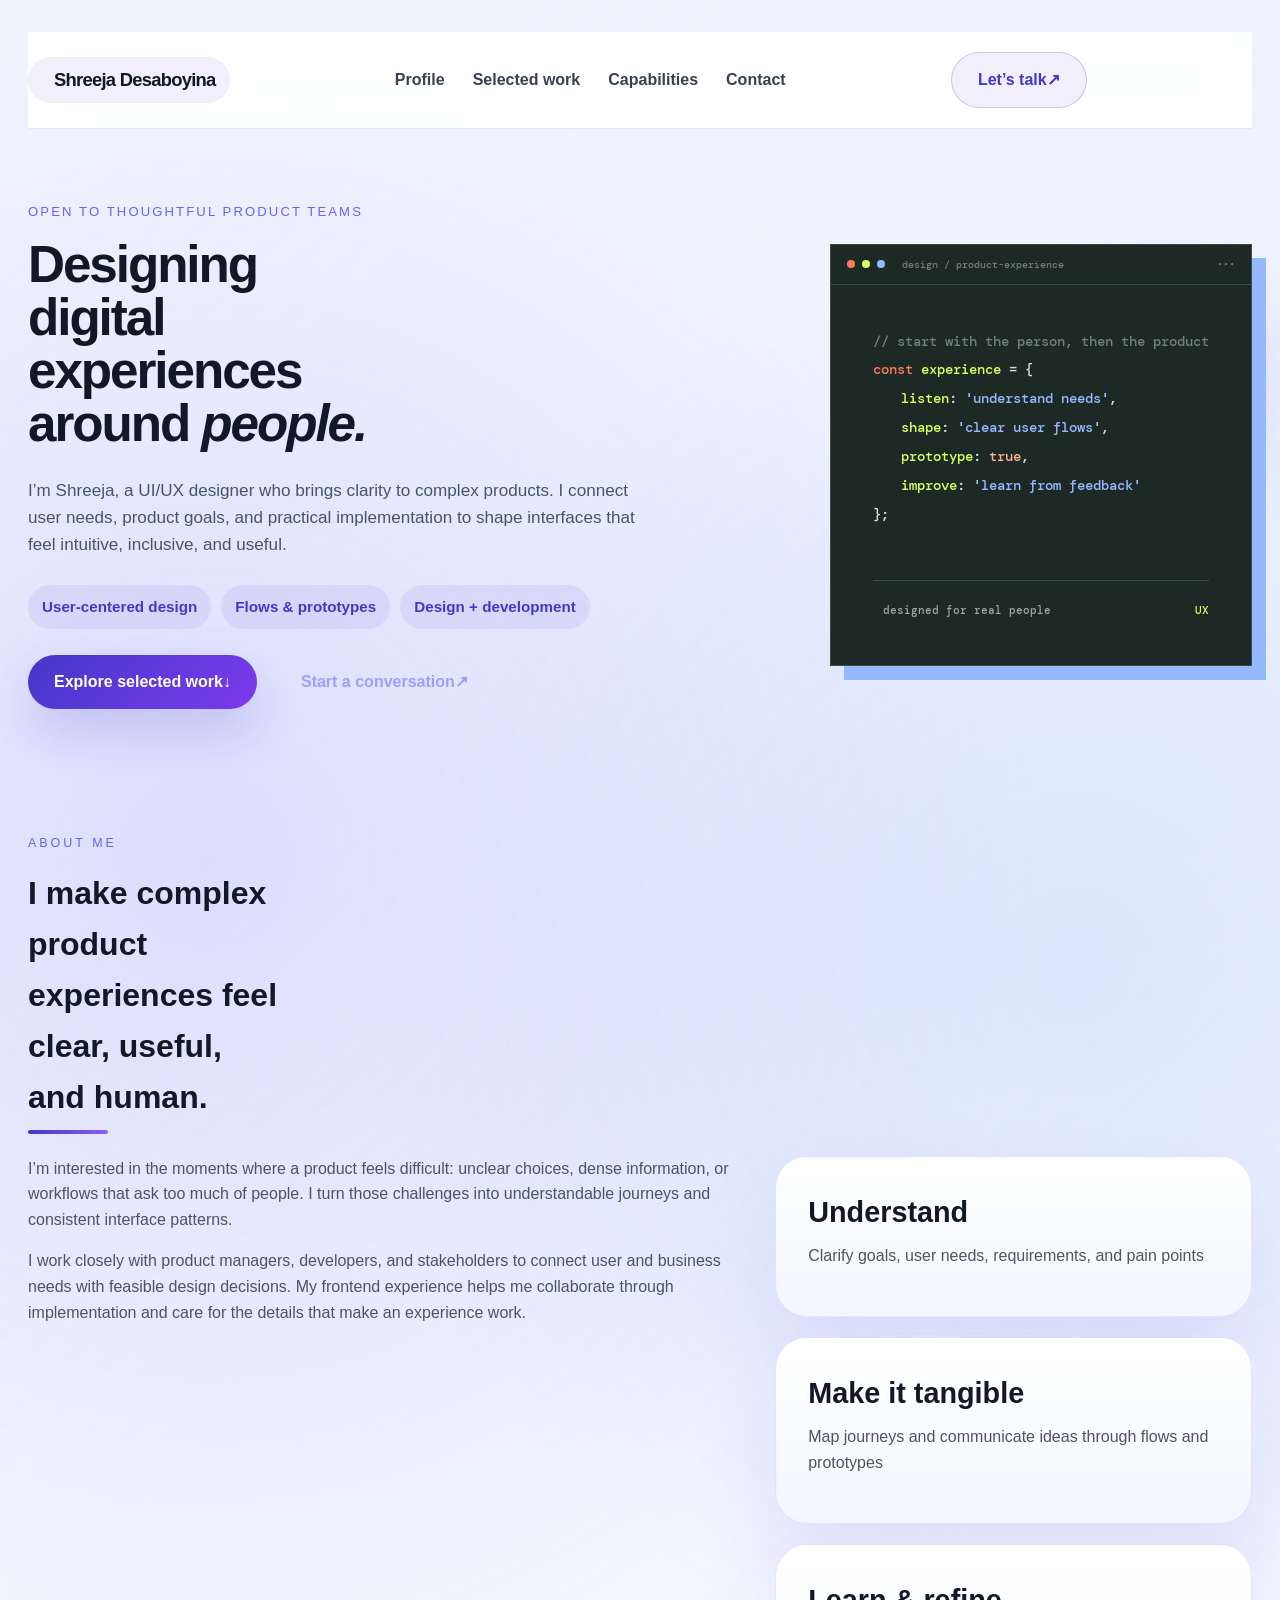
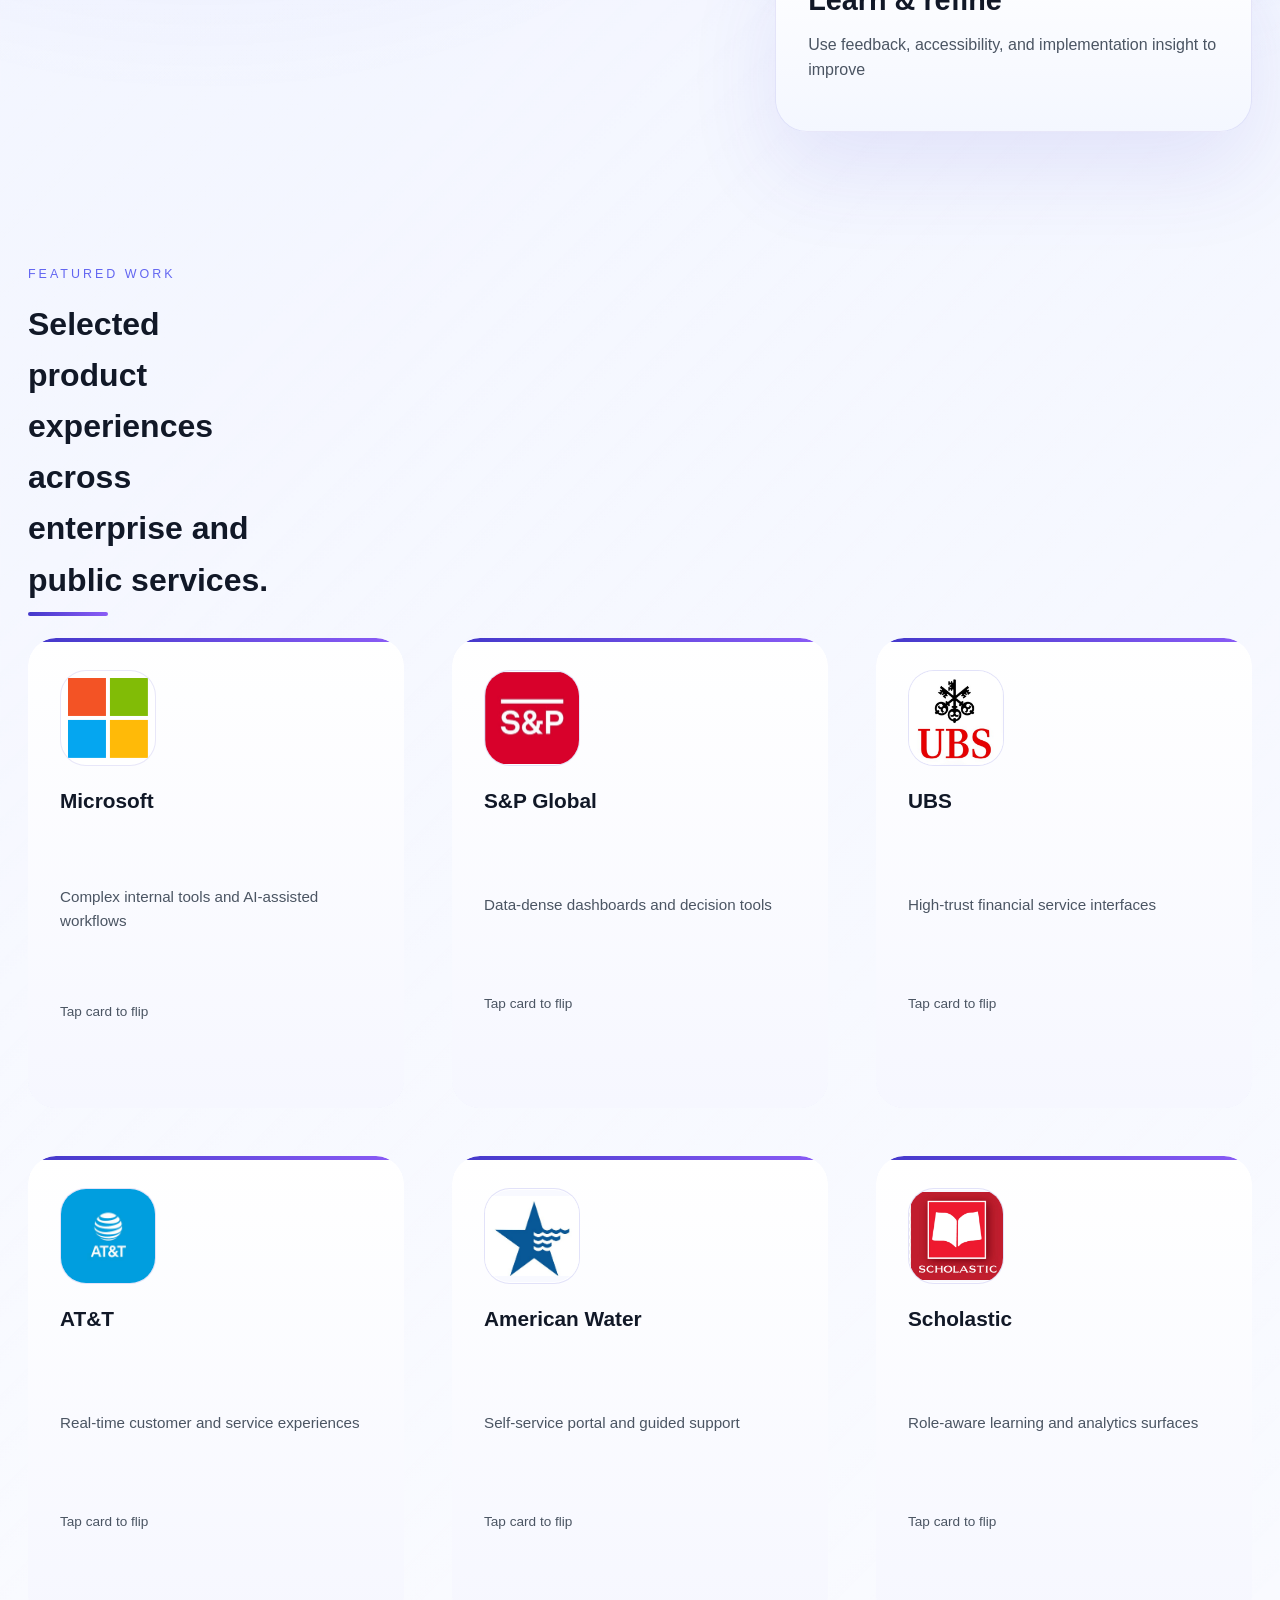
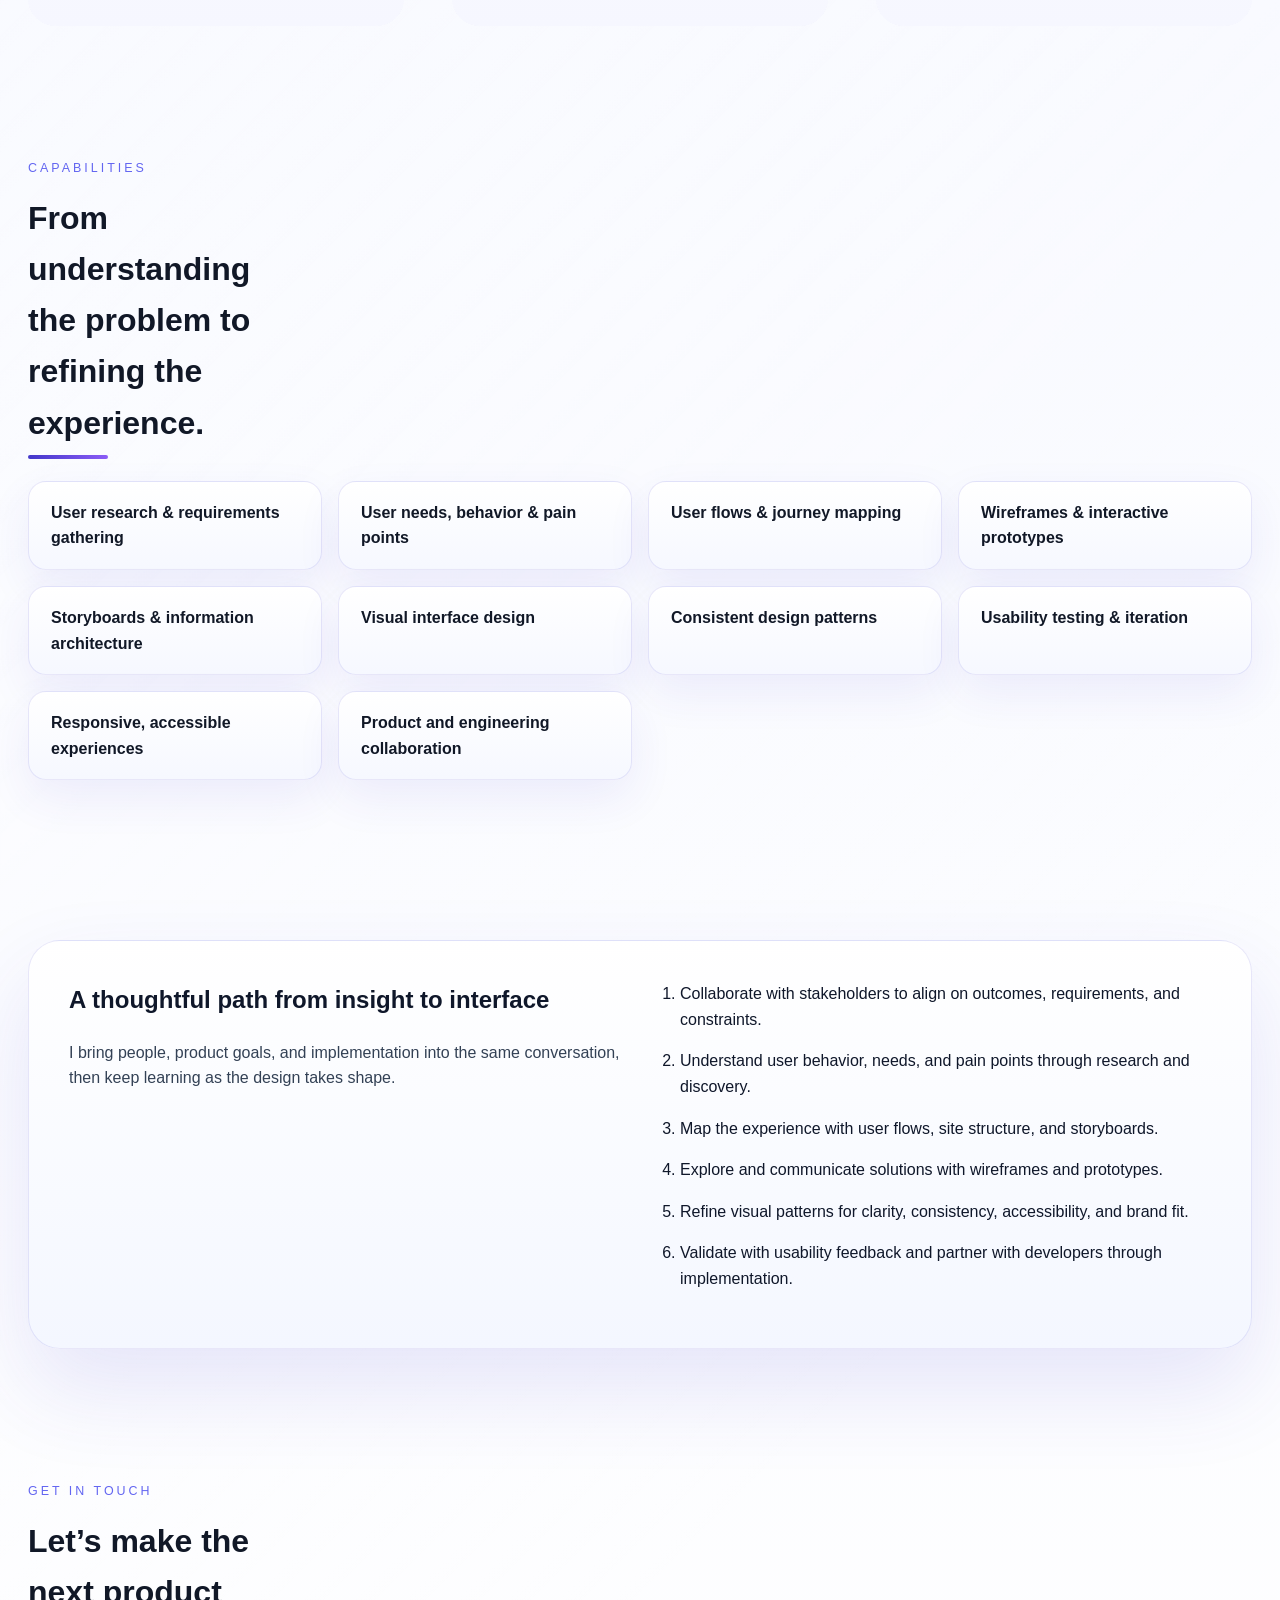
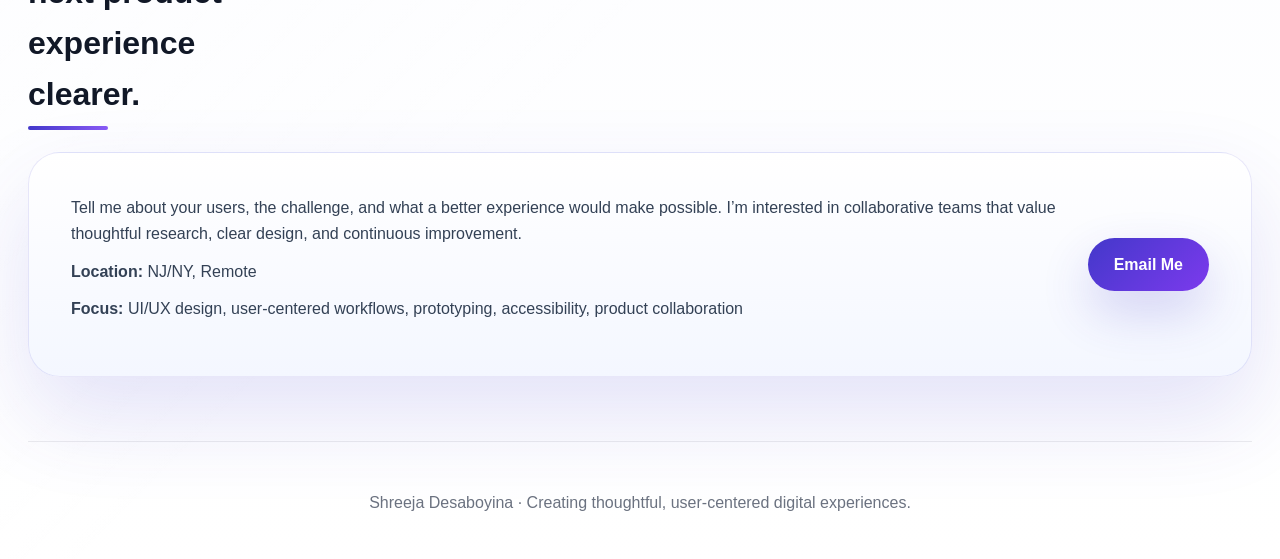
==== ui-ux-portfolio.html @ fda06c97 "Add UI UX portfolio version" ====
<!DOCTYPE html>
<html lang="en">
<head>
  <meta charset="UTF-8" />
  <meta name="viewport" content="width=device-width, initial-scale=1.0" />
  <title>Shreeja Desaboyina | UI/UX Designer</title>
  <meta name="description" content="Shreeja Desaboyina creates thoughtful, accessible digital experiences through user-centered design and close collaboration with product and engineering teams." />
  <link rel="preconnect" href="https://fonts.googleapis.com" />
  <link rel="preconnect" href="https://fonts.gstatic.com" crossorigin />
  <link href="https://fonts.googleapis.com/css2?family=DM+Mono:wght@400;500&family=Manrope:wght@400;500;600;700;800&display=swap" rel="stylesheet" />
  <link rel="stylesheet" href="styles.css" />
</head>
<body>
  <a class="skip-link" href="#main-content">Skip to main content</a>
  <div class="page-shell">
    <header class="site-header">
      <a class="brand" href="#home" aria-label="Shreeja Desaboyina, homepage">Shreeja Desaboyina</a>
      <button class="menu-toggle" aria-controls="primary-navigation" aria-expanded="false" aria-label="Open navigation menu">
        <span></span>
        <span></span>
        <span></span>
      </button>
      <nav class="nav-links" id="primary-navigation" aria-label="Primary navigation">
        <a href="#about">Profile</a>
        <a href="#work">Selected work</a>
        <a href="#skills">Capabilities</a>
        <a href="#contact">Contact</a>
      </nav>
      <a class="header-cta button button-secondary" href="#contact">Let’s talk <span aria-hidden="true">↗</span></a>
      <div class="nav-backdrop" aria-hidden="true"></div>
    </header>

    <main id="main-content">
      <section class="hero" id="home">
        <div class="hero-copy">
          <p class="eyebrow"><span class="status-dot"></span> Open to thoughtful product teams</p>
          <h1>Designing digital experiences around <em>people.</em></h1>
          <p class="hero-text">I’m Shreeja, a UI/UX designer who brings clarity to complex products. I connect user needs, product goals, and practical implementation to shape interfaces that feel intuitive, inclusive, and useful.</p>
          <div class="hero-highlights">
            <span>User-centered design</span>
            <span>Flows &amp; prototypes</span>
            <span>Design + development</span>
          </div>
          <div class="hero-actions">
            <a class="button button-primary" href="#work">Explore selected work <span aria-hidden="true">↓</span></a>
            <a class="button button-quiet" href="#contact">Start a conversation <span aria-hidden="true">↗</span></a>
          </div>
        </div>
        <div class="hero-panel">
          <div class="terminal-card">
            <div class="terminal-bar"><span></span><span></span><span></span><small>design / product-experience</small><b>•••</b></div>
            <div class="terminal-body">
              <p class="code-comment">// start with the person, then the product</p>
              <p><span class="code-keyword">const</span> <span class="code-name">experience</span> = &#123;</p>
              <p class="code-indent"><span class="code-key">listen</span>: <span class="code-string">'understand needs'</span>,</p>
              <p class="code-indent"><span class="code-key">shape</span>: <span class="code-string">'clear user flows'</span>,</p>
              <p class="code-indent"><span class="code-key">prototype</span>: <span class="code-bool">true</span>,</p>
              <p class="code-indent"><span class="code-key">improve</span>: <span class="code-string">'learn from feedback'</span></p>
              <p>&#125;;</p>
              <div class="terminal-result"><span class="status-dot"></span><span>designed for real people</span><strong>UX</strong></div>
            </div>
          </div>
        </div>
      </section>

      <section class="section about" id="about">
        <div class="section-heading">
          <span>About Me</span>
          <h2>I make complex product experiences feel clear, useful, and human.</h2>
        </div>
        <div class="about-grid">
          <div>
            <p>I’m interested in the moments where a product feels difficult: unclear choices, dense information, or workflows that ask too much of people. I turn those challenges into understandable journeys and consistent interface patterns.</p>
            <p>I work closely with product managers, developers, and stakeholders to connect user and business needs with feasible design decisions. My frontend experience helps me collaborate through implementation and care for the details that make an experience work.</p>
          </div>
          <div class="stats-panel">
            <div>
              <span>Understand</span>
              <p>Clarify goals, user needs, requirements, and pain points</p>
            </div>
            <div>
              <span>Make it tangible</span>
              <p>Map journeys and communicate ideas through flows and prototypes</p>
            </div>
            <div>
              <span>Learn &amp; refine</span>
              <p>Use feedback, accessibility, and implementation insight to improve</p>
            </div>
          </div>
        </div>
      </section>

      <section class="section work" id="work">
        <div class="section-heading">
          <span>Featured Work</span>
          <h2>Selected product experiences across enterprise and public services.</h2>
        </div>
        <div class="project-grid">
          <article class="project-card" role="button" tabindex="0" aria-expanded="false">
            <div class="project-card-inner">
              <div class="project-card-face project-card-front">
                <div class="company-logo logo-microsoft" aria-hidden="true">
                  <svg viewBox="0 0 80 80" aria-hidden="true" role="img">
                    <rect x="0" y="0" width="38" height="38" fill="#f35325" />
                    <rect x="42" y="0" width="38" height="38" fill="#81bc06" />
                    <rect x="0" y="42" width="38" height="38" fill="#05a6f0" />
                    <rect x="42" y="42" width="38" height="38" fill="#ffba08" />
                  </svg>
                </div>
                <div class="project-card-body">
                  <h3>Microsoft</h3>
                  <p class="company-role">Complex internal tools and AI-assisted workflows</p>
                  <p class="card-hint">Tap card to flip</p>
                </div>
              </div>
              <div class="project-card-face project-card-back">
                <div class="project-card-body">
                  <h3>Microsoft</h3>
                  <p>Make internal operations easier to navigate with clear, task-based workflows. Keep system status, next steps, and recovery from loading or error states understandable across screens.</p>
                </div>
              </div>
            </div>
          </article>
          <article class="project-card" role="button" tabindex="0" aria-expanded="false">
            <div class="project-card-inner">
              <div class="project-card-face project-card-front">
                <div class="company-logo" aria-hidden="true">
                  <img src="logos/sp-global.jpg" alt="S&amp;P Global logo" loading="lazy">
                </div>
                <div class="project-card-body">
                  <h3>S&amp;P Global</h3>
                  <p class="company-role">Data-dense dashboards and decision tools</p>
                  <p class="card-hint">Tap card to flip</p>
                </div>
              </div>
              <div class="project-card-face project-card-back">
                <div class="project-card-body">
                  <h3>S&amp;P Global</h3>
                  <p>Make dense financial data easier to scan and compare through clear information hierarchy, consistent filters, readable table patterns, and accessible controls.</p>
                </div>
              </div>
            </div>
          </article>
          <article class="project-card" role="button" tabindex="0" aria-expanded="false">
            <div class="project-card-inner">
              <div class="project-card-face project-card-front">
                <div class="company-logo" aria-hidden="true">
                  <img src="logos/ubs.jpg" alt="UBS logo" class="ubs-logo" loading="lazy">
                </div>
                <div class="project-card-body">
                  <h3>UBS</h3>
                  <p class="company-role">High-trust financial service interfaces</p>
                  <p class="card-hint">Tap card to flip</p>
                </div>
              </div>
              <div class="project-card-face project-card-back">
                <div class="project-card-body">
                  <h3>UBS</h3>
                  <p>Support confidence in complex financial tasks with clear requirements, helpful validation, permission-aware states, and responsive layouts that make the next action visible.</p>
                </div>
              </div>
            </div>
          </article>
          <article class="project-card" role="button" tabindex="0" aria-expanded="false">
            <div class="project-card-inner">
              <div class="project-card-face project-card-front">
                <div class="company-logo" aria-hidden="true">
                  <img src="logos/att.jpg" alt="AT&amp;T logo" loading="lazy">
                </div>
                <div class="project-card-body">
                  <h3>AT&amp;T</h3>
                  <p class="company-role">Real-time customer and service experiences</p>
                  <p class="card-hint">Tap card to flip</p>
                </div>
              </div>
              <div class="project-card-face project-card-back">
                <div class="project-card-body">
                  <h3>AT&amp;T</h3>
                  <p>Keep customer journeys understandable as service information changes. Make updates, interruptions, and recovery options clear without losing task context.</p>
                </div>
              </div>
            </div>
          </article>
          <article class="project-card" role="button" tabindex="0" aria-expanded="false">
            <div class="project-card-inner">
              <div class="project-card-face project-card-front">
                <div class="company-logo" aria-hidden="true">
                  <img src="logos/american-water.png" alt="American Water logo" loading="lazy">
                </div>
                <div class="project-card-body">
                  <h3>American Water</h3>
                  <p class="company-role">Self-service portal and guided support</p>
                  <p class="card-hint">Tap card to flip</p>
                </div>
              </div>
              <div class="project-card-face project-card-back">
                <div class="project-card-body">
                  <h3>American Water</h3>
                  <p>Guide customers through accessible self-service with clear choices, plain-language recommendations, and an easy path to human support when needed.</p>
                </div>
              </div>
            </div>
          </article>
          <article class="project-card" role="button" tabindex="0" aria-expanded="false">
            <div class="project-card-inner">
              <div class="project-card-face project-card-front">
                <div class="company-logo" aria-hidden="true">
                  <img src="logos/scholastic.png" alt="Scholastic logo" loading="lazy">
                </div>
                <div class="project-card-body">
                  <h3>Scholastic</h3>
                  <p class="company-role">Role-aware learning and analytics surfaces</p>
                  <p class="card-hint">Tap card to flip</p>
                </div>
              </div>
              <div class="project-card-face project-card-back">
                <div class="project-card-body">
                  <h3>Scholastic</h3>
                  <p>Shape role-aware learning and analytics views that surface relevant information and clear next steps in approachable, responsive layouts.</p>
                </div>
              </div>
            </div>
          </article>
        </div>
      </section>

      <section class="section skills" id="skills">
        <div class="section-heading">
          <span>Capabilities</span>
          <h2>From understanding the problem to refining the experience.</h2>
        </div>
        <div class="skills-grid">
          <div class="skill-pill">User research &amp; requirements gathering</div>
          <div class="skill-pill">User needs, behavior &amp; pain points</div>
          <div class="skill-pill">User flows &amp; journey mapping</div>
          <div class="skill-pill">Wireframes &amp; interactive prototypes</div>
          <div class="skill-pill">Storyboards &amp; information architecture</div>
          <div class="skill-pill">Visual interface design</div>
          <div class="skill-pill">Consistent design patterns</div>
          <div class="skill-pill">Usability testing &amp; iteration</div>
          <div class="skill-pill">Responsive, accessible experiences</div>
          <div class="skill-pill">Product and engineering collaboration</div>
        </div>
      </section>

      <section class="section approach">
        <div class="approach-card">
          <div>
            <h2>A thoughtful path from insight to interface</h2>
            <p>I bring people, product goals, and implementation into the same conversation, then keep learning as the design takes shape.</p>
          </div>
          <ol>
            <li>Collaborate with stakeholders to align on outcomes, requirements, and constraints.</li>
            <li>Understand user behavior, needs, and pain points through research and discovery.</li>
            <li>Map the experience with user flows, site structure, and storyboards.</li>
            <li>Explore and communicate solutions with wireframes and prototypes.</li>
            <li>Refine visual patterns for clarity, consistency, accessibility, and brand fit.</li>
            <li>Validate with usability feedback and partner with developers through implementation.</li>
          </ol>
        </div>
      </section>

      <section class="section contact" id="contact">
        <div class="section-heading">
          <span>Get in Touch</span>
          <h2>Let’s make the next product experience clearer.</h2>
        </div>
        <div class="contact-panel">
          <div>
            <p>Tell me about your users, the challenge, and what a better experience would make possible. I’m interested in collaborative teams that value thoughtful research, clear design, and continuous improvement.</p>
            <p><strong>Location:</strong> NJ/NY, Remote</p>
            <p><strong>Focus:</strong> UI/UX design, user-centered workflows, prototyping, accessibility, product collaboration</p>
          </div>
          <a class="button button-primary" href="mailto:shreejades@gmail.com">Email Me</a>
        </div>
      </section>
    </main>

    <footer class="site-footer">
      <p>Shreeja Desaboyina · Creating thoughtful, user-centered digital experiences.</p>
    </footer>
  </div>
  <script src="script.js"></script>
</body>
</html>
---- styles.css ----
:root {
  color-scheme: dark;
  color: #111827;
  background: #f7f8fb;
  font-family: 'Inter', sans-serif;
  font-size: 16px;
  line-height: 1.6;
  scroll-behavior: smooth;
}
* {
  box-sizing: border-box;
}
html {
  scroll-behavior: smooth;
}
body {
  margin: 0;
  min-height: 100vh;
  background:
    radial-gradient(circle at 16% 16%, rgba(99, 102, 241, 0.16) 0%, transparent 18%),
    radial-gradient(circle at 84% 18%, rgba(59, 130, 246, 0.12) 0%, transparent 16%),
    linear-gradient(135deg, rgba(255,255,255,0.18) 0%, rgba(255,255,255,0.02) 28%, rgba(255,255,255,0.16) 54%, rgba(255,255,255,0.02) 82%),
    linear-gradient(180deg, #eef2ff 0%, #f6f8ff 48%, #ffffff 100%);
  position: relative;
  overflow-x: hidden;
}
body::before {
  content: '';
  position: absolute;
  inset: 0;
  background: radial-gradient(circle at 12% 24%, rgba(103, 116, 239, 0.16) 0%, transparent 22%),
              radial-gradient(circle at 88% 10%, rgba(67, 56, 202, 0.16) 0%, transparent 18%),
              radial-gradient(circle at 50% 100%, rgba(59, 130, 246, 0.08) 0%, transparent 20%);
  pointer-events: none;
  z-index: -1;
}
body::after {
  content: '';
  position: absolute;
  inset: 0;
  background-image:
    radial-gradient(circle at 30% 20%, rgba(255, 255, 255, 0.18) 0%, transparent 20%),
    radial-gradient(circle at 70% 10%, rgba(255, 255, 255, 0.12) 0%, transparent 18%),
    linear-gradient(90deg, rgba(255, 255, 255, 0.06) 0%, rgba(255, 255, 255, 0.06) 1px, transparent 1px, transparent 20px),
    linear-gradient(0deg, rgba(255, 255, 255, 0.04) 0%, rgba(255, 255, 255, 0) 100%);
  opacity: 0.55;
  pointer-events: none;
  z-index: -1;
}
.skip-link {
  position: absolute;
  top: 16px;
  left: 16px;
  z-index: 100;
  padding: 12px 18px;
  background: #4338ca;
  color: white;
  border-radius: 999px;
  font-size: 0.95rem;
  text-decoration: none;
  transform: translateY(-150%);
  transition: transform 0.2s ease, opacity 0.2s ease;
}
.skip-link:focus-visible {
  transform: translateY(0);
  opacity: 1;
  outline: 3px solid rgba(255,255,255,0.9);
  outline-offset: 4px;
}
a,
.button {
  transition: transform 0.2s ease, box-shadow 0.2s ease, color 0.2s ease;
}
a:focus-visible,
.button:focus-visible {
  outline: 3px solid rgba(67,56,202,0.4);
  outline-offset: 4px;
}
.nav-links a:hover,
.nav-links a:focus-visible {
  color: #4338ca;
}
.page-shell {
  max-width: 1320px;
  margin: 0 auto;
  padding: 32px 28px;
}
.site-header {
  display: flex;
  justify-content: space-between;
  align-items: center;
  gap: 16px;
  padding: 20px 0;
  position: sticky;
  top: 0;
  background: rgba(255, 255, 255, 0.94);
  backdrop-filter: blur(18px);
  border-bottom: 1px solid rgba(67, 56, 202, 0.12);
  z-index: 30;
  transition: box-shadow 0.25s ease, background 0.25s ease, padding 0.25s ease, transform 0.25s ease;
}
.site-header.sticky {
  box-shadow: 0 22px 60px rgba(15, 23, 42, 0.12);
}
@media (min-width: 901px) {
  .site-header.sticky {
    padding: 10px 0;
    transform: translateY(-2px);
  }
  .site-header.sticky .brand {
    font-size: 1rem;
  }
}
.menu-toggle {
  display: none;
  width: 42px;
  height: 42px;
  border: none;
  background: transparent;
  cursor: pointer;
  padding: 0;
  align-items: center;
  justify-content: center;
}
.menu-toggle span {
  display: block;
  width: 24px;
  height: 2px;
  margin: 5px auto;
  background: #111827;
  border-radius: 999px;
  transition: transform 0.25s ease, opacity 0.25s ease;
}
.menu-toggle.open span:nth-child(1) {
  transform: translateY(7px) rotate(45deg);
}
.menu-toggle.open span:nth-child(2) {
  opacity: 0;
}
.menu-toggle.open span:nth-child(3) {
  transform: translateY(-7px) rotate(-45deg);
}
.brand {
  display: inline-flex;
  align-items: center;
  font-size: 1.15rem;
  font-weight: 800;
  letter-spacing: -0.04em;
  color: #111827;
  text-decoration: none;
  padding: 8px 14px 8px 26px;
  border-radius: 999px;
  background: rgba(67, 56, 202, 0.08);
}
.brand:hover,
.brand:focus-visible {
  background: rgba(67, 56, 202, 0.14);
}
.nav-links {
  display: flex;
  flex-wrap: wrap;
  gap: 28px;
  align-items: center;
}
.nav-links a {
  color: #374151;
  text-decoration: none;
  font-weight: 600;
  position: relative;
  padding: 4px 0;
}
.nav-links a::after {
  content: '';
  position: absolute;
  left: 0;
  bottom: -2px;
  width: 100%;
  height: 2px;
  background: #4338ca;
  opacity: 0;
  transform: scaleX(0);
  transform-origin: left;
  transition: transform 0.25s ease, opacity 0.25s ease;
}
.nav-links a:hover::after,
.nav-links a:focus-visible::after {
  opacity: 1;
  transform: scaleX(1);
}
.nav-links a:hover,
.nav-links a:focus-visible {
  color: #111827;
}
.header-cta {
  display: inline-flex;
  align-items: center;
  justify-content: center;
  padding: 12px 20px;
  border-radius: 999px;
  border: 1px solid #4338ca;
  color: #4338ca;
  background: transparent;
  font-weight: 700;
  text-decoration: none;
}
.header-cta:hover,
.header-cta:focus-visible {
  background: rgba(67, 56, 202, 0.08);
}
.hero {
  display: grid;
  grid-template-columns: 1.5fr 1fr;
  gap: 44px;
  align-items: center;
  padding: 72px 0 56px;
  position: relative;
}
.hero::before {
  content: '';
  position: absolute;
  top: 12%;
  right: -8%;
  width: 360px;
  height: 360px;
  background: radial-gradient(circle, rgba(67, 56, 202, 0.16) 0%, transparent 58%);
  filter: blur(28px);
  z-index: -1;
}
.eyebrow {
  color: #6366f1;
  text-transform: uppercase;
  letter-spacing: 0.16em;
  font-size: 0.82rem;
  margin: 0 0 16px;
}
.hero h1 {
  margin: 0;
  font-size: clamp(2.8rem, 4vw, 4.4rem);
  line-height: 1.04;
  letter-spacing: -0.04em;
  color: #111827;
  max-width: 13ch;
}
.hero-text {
  max-width: 38rem;
  margin: 26px 0;
  color: #475569;
  font-size: 1.07rem;
}
.hero-highlights {
  display: flex;
  flex-wrap: wrap;
  gap: 10px;
  margin-bottom: 26px;
}
.hero-highlights span {
  display: inline-flex;
  align-items: center;
  justify-content: center;
  padding: 10px 14px;
  border-radius: 999px;
  background: rgba(67, 56, 202, 0.08);
  color: #4338ca;
  font-size: 0.95rem;
  font-weight: 700;
}
.hero-actions {
  display: flex;
  flex-wrap: wrap;
  gap: 18px;
}
.button {
  display: inline-flex;
  align-items: center;
  justify-content: center;
  padding: 14px 26px;
  border-radius: 999px;
  font-weight: 700;
  text-decoration: none;
  transition: transform 0.25s ease, box-shadow 0.25s ease, background 0.25s ease;
}
.button:hover {
  transform: translateY(-2px);
}
.button-primary {
  background: linear-gradient(135deg, #4338ca 0%, #7c3aed 100%);
  color: white;
  box-shadow: 0 22px 50px rgba(67, 56, 202, 0.2);
}
.button-secondary {
  border: 1px solid rgba(67, 56, 202, 0.24);
  color: #4338ca;
  background: rgba(67, 56, 202, 0.08);
}
.button-secondary:hover {
  background: rgba(67, 56, 202, 0.16);
}
.hero-panel {
  display: flex;
  justify-content: flex-end;
  min-height: 420px;
  align-items: center;
}
.panel-card {
  position: relative;
  background: linear-gradient(180deg, #ffffff 0%, #f4f7ff 100%);
  border-radius: 32px;
  padding: 38px 38px 36px;
  box-shadow: 0 40px 90px rgba(67, 56, 202, 0.14);
  border: 1px solid rgba(67, 56, 202, 0.12);
  overflow: hidden;
}
.panel-card::before {
  content: '';
  position: absolute;
  top: -28px;
  right: -30px;
  width: 120px;
  height: 120px;
  background: rgba(67, 56, 202, 0.08);
  border-radius: 50%;
}
.panel-card::after {
  content: '';
  position: absolute;
  bottom: -22px;
  left: -22px;
  width: 90px;
  height: 90px;
  background: rgba(59, 130, 246, 0.08);
  border-radius: 50%;
}
.panel-card h2 {
  margin: 0 0 18px;
  font-size: 1.6rem;
}
.panel-card p {
  margin: 0 0 20px;
  color: #4b5563;
}
.panel-card ul {
  margin: 0;
  padding-left: 20px;
  color: #374151;
}
.panel-card li {
  margin-bottom: 12px;
}
.section {
  padding: 64px 0;
}
.section-heading span {
  display: inline-block;
  color: #6366f1;
  text-transform: uppercase;
  letter-spacing: 0.24em;
  font-size: 0.78rem;
  margin-bottom: 14px;
}
.section-heading h2 {
  margin: 0;
  font-size: clamp(2rem, 2.5vw, 3.1rem);
  color: #111827;
  max-width: 14ch;
}
.section-heading {
  position: relative;
}
.section-heading::after {
  content: '';
  position: absolute;
  left: 0;
  bottom: -10px;
  width: 80px;
  height: 4px;
  border-radius: 999px;
  background: linear-gradient(90deg, #4338ca 0%, #8b5cf6 100%);
}
.about-grid {
  display: grid;
  grid-template-columns: 1.5fr 1fr;
  gap: 32px;
  align-items: start;
  margin-top: 32px;
}
.about-grid p {
  color: #4b5563;
  margin-top: 0;
}
.stats-panel {
  display: grid;
  gap: 20px;
}
.stats-panel div {
  background: linear-gradient(180deg, #ffffff 0%, #f4f7ff 100%);
  border-radius: 32px;
  padding: 32px;
  box-shadow: 0 40px 90px rgba(67, 56, 202, 0.1);
  border: 1px solid rgba(67, 56, 202, 0.12);
}
.stats-panel span {
  display: block;
  font-size: 1.8rem;
  font-weight: 700;
  color: #111827;
  margin-bottom: 8px;
}
.project-grid {
  display: grid;
  grid-template-columns: repeat(auto-fit, minmax(280px, 1fr));
  gap: 48px;
  margin-top: 32px;
  align-items: stretch;
}
.project-card {
  background: transparent;
  border-radius: 28px;
  cursor: pointer;
  perspective: 1400px;
  aspect-ratio: 4 / 5;
  min-height: 360px;
  overflow: hidden;
}
.project-card-inner {
  position: relative;
  width: 100%;
  height: 100%;
  border-radius: 28px;
  transform-style: preserve-3d;
  transition: transform 0.65s ease, box-shadow 0.25s ease;
  box-shadow: 0 24px 55px rgba(67, 56, 202, 0.12);
  will-change: transform;
}
.project-card:hover .project-card-inner,
.project-card:focus-within .project-card-inner {
  box-shadow: 0 32px 70px rgba(67, 56, 202, 0.16);
}
.project-card.open .project-card-inner {
  transform: rotateY(180deg);
}
.project-card-face {
  position: absolute;
  inset: 0;
  border-radius: 28px;
  -webkit-backface-visibility: hidden;
  backface-visibility: hidden;
  display: grid;
  grid-template-rows: auto 1fr;
  gap: 18px;
  padding: 32px;
  overflow: hidden;
  transform-style: preserve-3d;
}
.project-card-front {
  background: linear-gradient(180deg, #ffffff 0%, #f6f7ff 100%);
  transform: rotateY(0deg);
}
.project-card-back {
  background: linear-gradient(180deg, #eef4ff 0%, #ffffff 100%);
  color: #111827;
  transform: rotateY(180deg);
  box-shadow: inset 0 0 0 1px rgba(15, 23, 42, 0.05);
}
.project-card-front::before {
  content: '';
  position: absolute;
  top: 0;
  left: 0;
  right: 0;
  height: 4px;
  border-radius: 28px 28px 0 0;
  background: linear-gradient(90deg, #4338ca 0%, #8b5cf6 100%);
}
.project-card-back h3 {
  color: #0f172a;
}
.project-card-back p {
  color: #475569;
}
.project-card-body {
  display: grid;
  gap: 14px;
}
.project-card-front .project-card-body {
  justify-content: space-between;
}
.card-hint {
  margin: 0;
  color: #9ca3af;
  font-size: 0.85rem;
  line-height: 1.5;
}
.project-card-header {
  display: grid;
  grid-template-columns: auto 1fr;
  gap: 18px;
  align-items: center;
  margin-bottom: 18px;
}
.company-logo {
  width: 96px;
  height: 96px;
  border-radius: 26px;
  display: inline-flex;
  align-items: center;
  justify-content: center;
  background: #f8f9ff;
  overflow: hidden;
  border: 1px solid rgba(67, 56, 202, 0.12);
  box-shadow: inset 0 0 0 1px rgba(255,255,255,0.9);
}
.company-logo svg,
.company-logo span,
.company-logo img {
  width: 100%;
  height: 100%;
  display: inline-flex;
  align-items: center;
  justify-content: center;
}
.company-logo img.ubs-logo {
  transform: scale(1.12);
}
.company-logo svg {
  max-width: 85%;
  max-height: 85%;
}
.company-logo img {
  object-fit: contain;
  object-position: center;
}
.company-logo.logo-microsoft {
  background: #ffffff;
}
.company-logo.logo-spglobal {
  background: #0b5f78;
  color: white;
}
.company-logo.logo-ubs {

  background: #e4002b;
  color: white;
}
.company-logo.logo-att {
  background: #00a1df;
  color: white;
}
.company-logo.logo-american-water {
  background: #005b96;
  color: white;
}
.company-logo.logo-scholastic {
  background: #d92323;
  color: white;
}
.company-logo span {
  font-size: 1rem;
  font-weight: 700;
}
.project-card-front h3 {
  margin: 0;
  font-size: 1.3rem;
}
.project-card-back h3 {
  margin: 0;
  font-size: 1.25rem;
}
.company-role {
  margin: 6px 0 0;
  color: #6b7280;
  font-size: 0.95rem;
}
.project-card-back .company-role {
  color: #475569;
}
.project-card-back p {
  margin: 0;
  color: #475569;
  line-height: 1.8;
}
.project-card p {
  margin: 0;
  color: #4b5563;
}
.project-card-back .project-card-body {
  justify-content: flex-start;
}
.project-card-back .project-card-body p {
  max-width: 100%;
}
.skills-grid {
  display: grid;
  grid-template-columns: repeat(4, minmax(0, 1fr));
  gap: 16px;
  margin-top: 32px;
}
.skill-pill {
  padding: 18px 22px;
  background: linear-gradient(180deg, #ffffff 0%, #f6f8ff 100%);
  border-radius: 18px;
  box-shadow: 0 18px 45px rgba(67, 56, 202, 0.08);
  color: #111827;
  font-weight: 600;
  border: 1px solid rgba(67, 56, 202, 0.12);
  backdrop-filter: blur(10px);
}
.approach-card {
  display: grid;
  grid-template-columns: 1fr 1fr;
  gap: 32px;
  background: linear-gradient(180deg, #ffffff 0%, #f4f7ff 100%);
  color: #0f172a;
  border-radius: 32px;
  padding: 40px;
  margin-top: 32px;
  box-shadow: 0 40px 90px rgba(67, 56, 202, 0.12);
  border: 1px solid rgba(67, 56, 202, 0.12);
}
.approach-card h2 {
  margin-top: 0;
}
.approach-card p {
  color: #334155;
}
.approach-card ol {
  margin: 0;
  padding-left: 24px;
}
.approach-card li {
  margin-bottom: 16px;
}
.contact-panel {
  display: grid;
  grid-template-columns: 1.5fr auto;
  align-items: center;
  gap: 30px;
  background: linear-gradient(180deg, #ffffff 0%, #f4f7ff 100%);
  padding: 42px;
  border-radius: 32px;
  box-shadow: 0 40px 90px rgba(67, 56, 202, 0.14);
  border: 1px solid rgba(67, 56, 202, 0.12);
  margin-top: 32px;
}
.contact-panel p {
  margin: 0 0 12px;
  color: #334155;
}
.site-footer {
  text-align: center;
  padding: 32px 0 16px;
  color: #6b7280;
  border-top: 1px solid rgba(15, 23, 42, 0.08);
}
.hero,
.panel-card,
.section,
.project-card,
.skill-pill,
.approach-card,
.contact-panel,
.stats-panel div {
  opacity: 0;
  transform: translateY(18px);
  animation: fadeInUp 0.72s ease both;
}
.panel-card {
  animation-delay: 0.08s;
}
.hero-copy,
.hero-panel {
  animation-delay: 0.05s;
}
.project-card {
  animation-delay: 0.1s;
}
.skill-pill {
  animation-delay: 0.14s;
}
.stats-panel div {
  animation-delay: 0.12s;
}
.approach-card {
  animation-delay: 0.16s;
}
.contact-panel {
  animation-delay: 0.18s;
}
@keyframes fadeInUp {
  from {
    opacity: 0;
    transform: translateY(18px);
  }
  to {
    opacity: 1;
    transform: translateY(0);
  }
}
@media (max-width: 900px) {
  .menu-toggle {
    display: inline-flex;
  }
  .header-cta {
    display: none;
  }
  .nav-links {
    position: absolute;
    top: 100%;
    right: 0;
    left: 0;
    margin: 0;
    padding: 18px 24px 24px;
    flex-direction: column;
    gap: 14px;
    background: white;
    border-radius: 0 0 28px 28px;
    box-shadow: 0 18px 40px rgba(15, 23, 42, 0.08);
    transform: scaleY(0);
    transform-origin: top;
    transition: transform 0.24s ease, visibility 0.24s ease, opacity 0.24s ease;
    visibility: hidden;
    opacity: 0;
    z-index: 20;
  }
  .nav-backdrop {
    position: fixed;
    inset: 0;
    background: rgba(15, 23, 42, 0.32);
    opacity: 0;
    pointer-events: none;
    transition: opacity 0.24s ease;
    z-index: 10;
  }
  .nav-links.open + .nav-backdrop,
  .nav-backdrop.open {
    opacity: 1;
    pointer-events: auto;
  }
  .nav-links.open {
    visibility: visible;
    opacity: 1;
    transform: scaleY(1);
  }
  .nav-links a {
    display: block;
    padding: 12px 0;
    border-bottom: 1px solid #e5e7eb;
  }
  .site-header {
    align-items: center;
  }
  .hero,
  .about-grid,
  .project-grid,
  .approach-card,
  .contact-panel {
    grid-template-columns: 1fr;
  }
  .hero {
    padding: 40px 0;
  }
  .project-grid {
    grid-template-columns: repeat(2, minmax(0, 1fr));
  }
  .skills-grid {
    grid-template-columns: repeat(2, minmax(0, 1fr));
  }
}
@media (max-width: 680px) {
  .nav-links {
    flex-direction: column;
    align-items: center;
    justify-content: center;
  }
  .section-heading h2 {
    max-width: 100%;
  }
  .skills-grid,
  .project-grid {
    grid-template-columns: 1fr;
  }
  .hero {
    padding: 30px 0;
  }
  .hero-panel {
    justify-content: center;
  }
  .hero-actions {
    justify-content: center;
  }
  .project-card {
    min-height: 180px;
  }
  .contact-panel {
    padding: 28px;
  }
}
@media (max-width: 520px) {
  .nav-links a {
    width: 100%;
    text-align: center;
  }
  .button {
    width: 100%;
  }
}

/* Hero system preview */
.terminal-card {
  overflow: hidden;
  border: 1px solid #394c41;
  background: #1d2924;
  color: #d8e4d2;
  box-shadow: 14px 14px 0 #96b8ff;
}
.terminal-bar {
  display: flex;
  align-items: center;
  gap: 7px;
  padding: 13px 16px;
  border-bottom: 1px solid #394c41;
  color: #718078;
  font: 500 .65rem 'DM Mono', monospace;
}
.terminal-bar > span {
  width: 8px;
  height: 8px;
  border-radius: 50%;
  background: #ff795d;
}
.terminal-bar > span:nth-child(2) { background: #d7ff5f; }
.terminal-bar > span:nth-child(3) { background: #96b8ff; }
.terminal-bar small { margin-left: 10px; font-size: .65rem; }
.terminal-bar b { margin-left: auto; font-weight: 400; }
.terminal-body {
  min-height: 380px;
  padding: 42px 42px 30px;
  font: 500 .9rem/2 'DM Mono', monospace;
}
.terminal-body p { margin: 0; }
.code-comment { color: #718078; }
.code-keyword { color: #ff795d; }
.code-name, .code-key { color: #d7ff5f; }
.code-string { color: #96b8ff; }
.code-bool { color: #ffb28e; }
.code-indent { padding-left: 28px; }
.terminal-result {
  display: flex;
  align-items: center;
  gap: 10px;
  margin-top: 52px;
  padding-top: 18px;
  border-top: 1px solid #394c41;
  color: #9aa99f;
  font-size: .7rem;
}
.terminal-result .status-dot { background: #62b667; }
.terminal-result strong { margin-left: auto; color: #d7ff5f; font-weight: 500; }
@media (max-width: 680px) {
  .terminal-body { min-height: 330px; padding: 30px 22px 22px; font-size: .72rem; }
  .terminal-result { margin-top: 36px; }
}
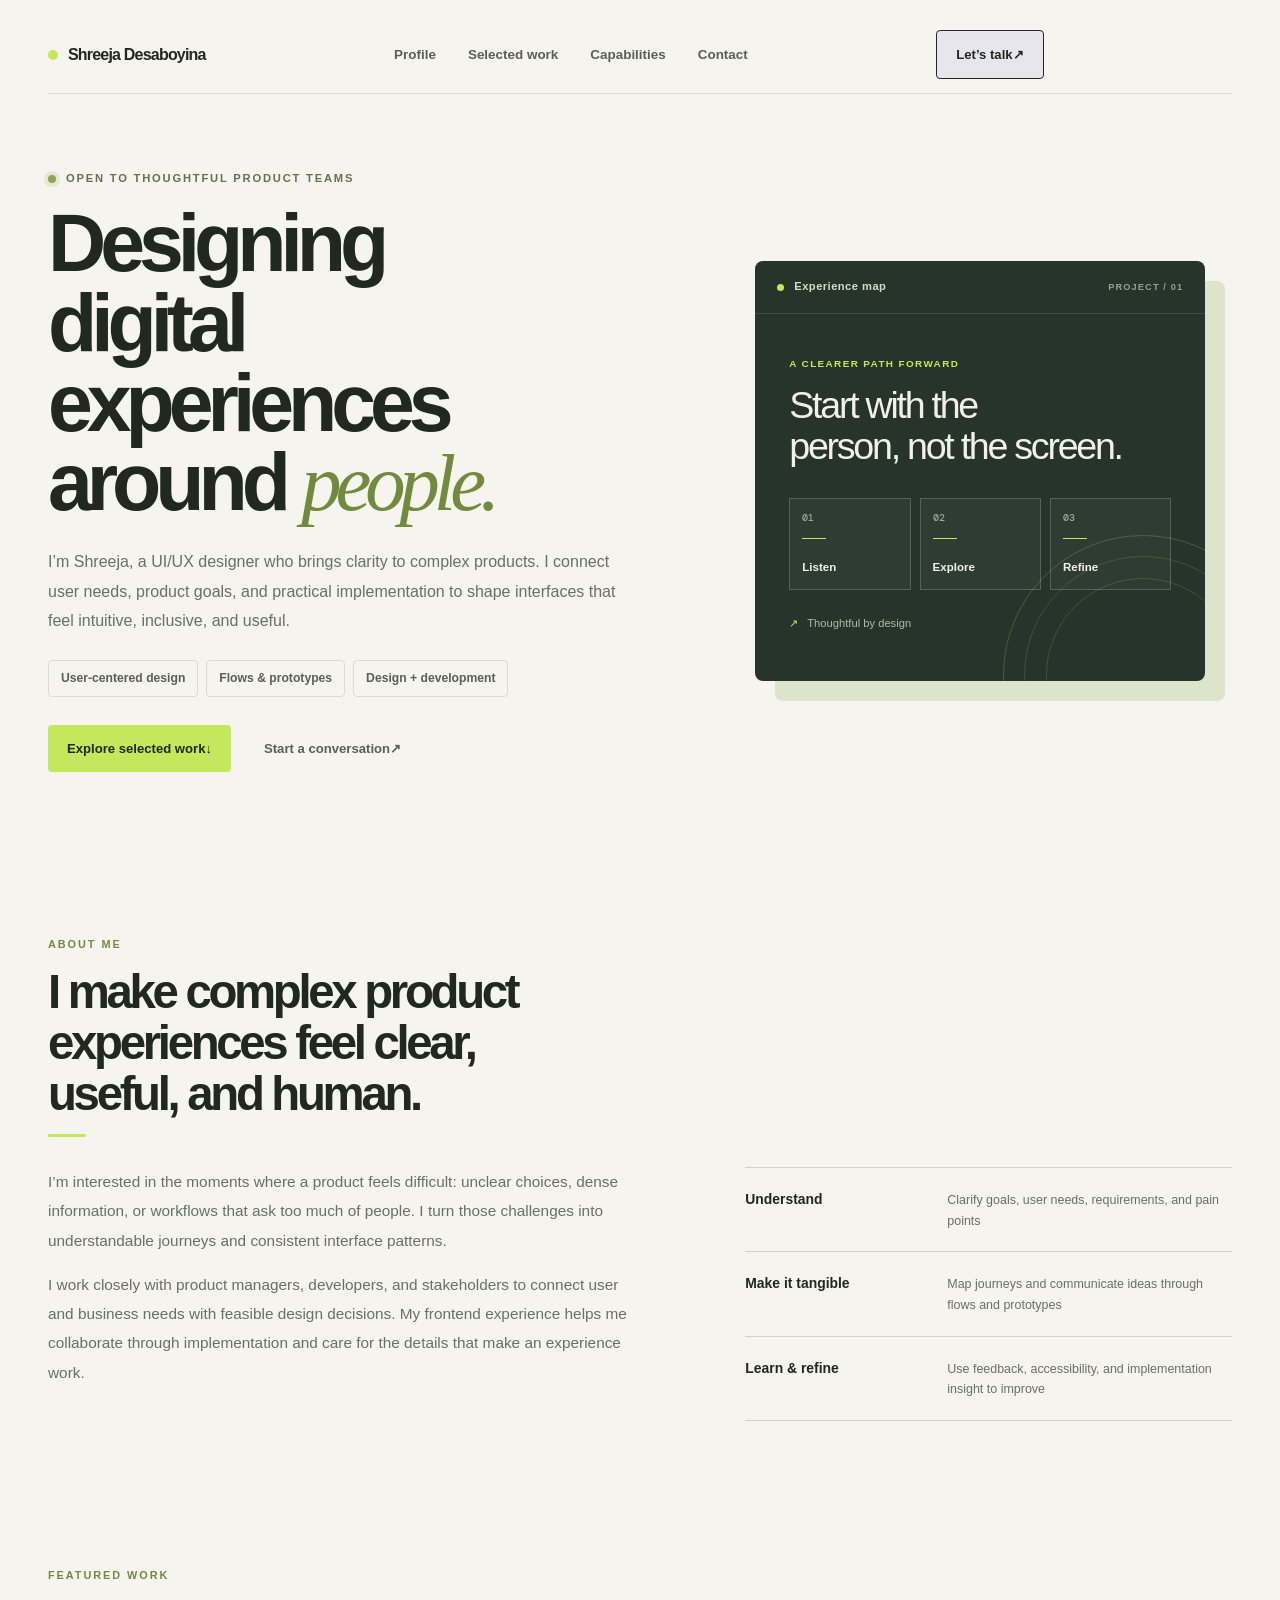
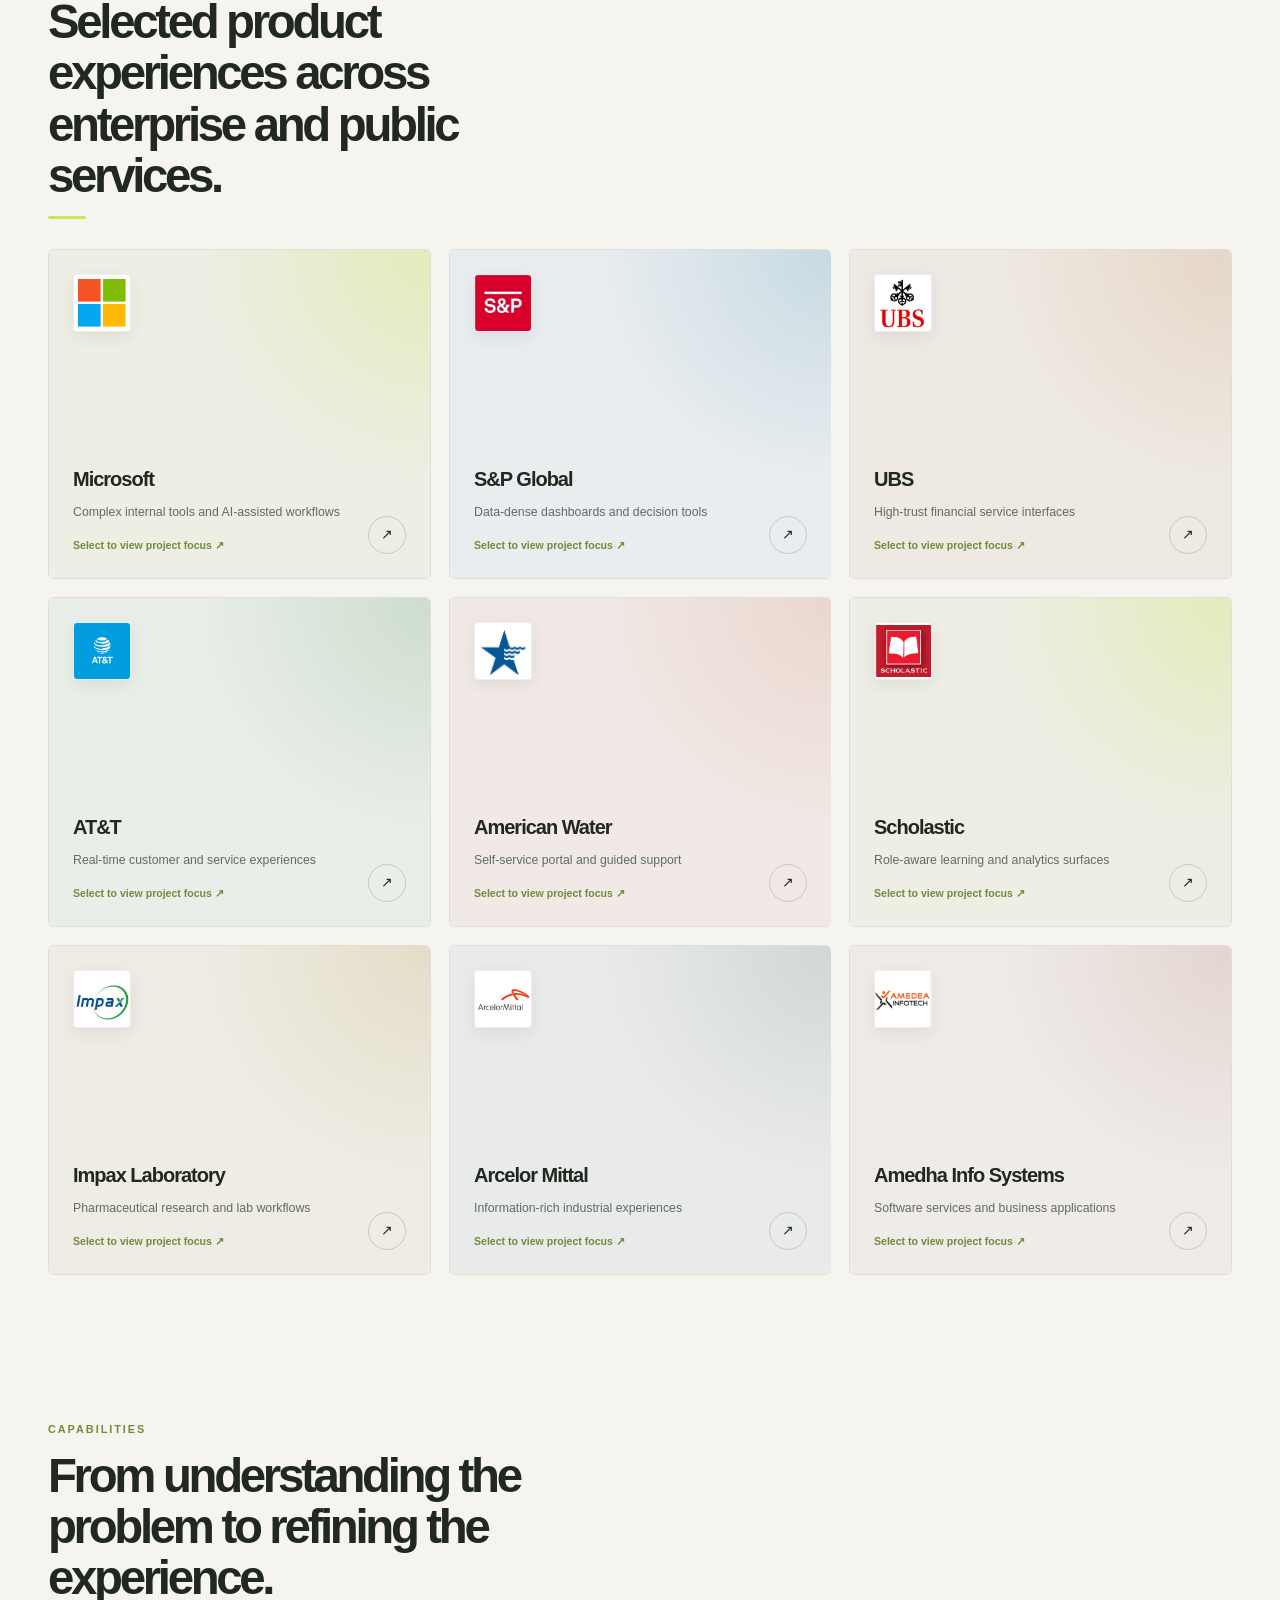
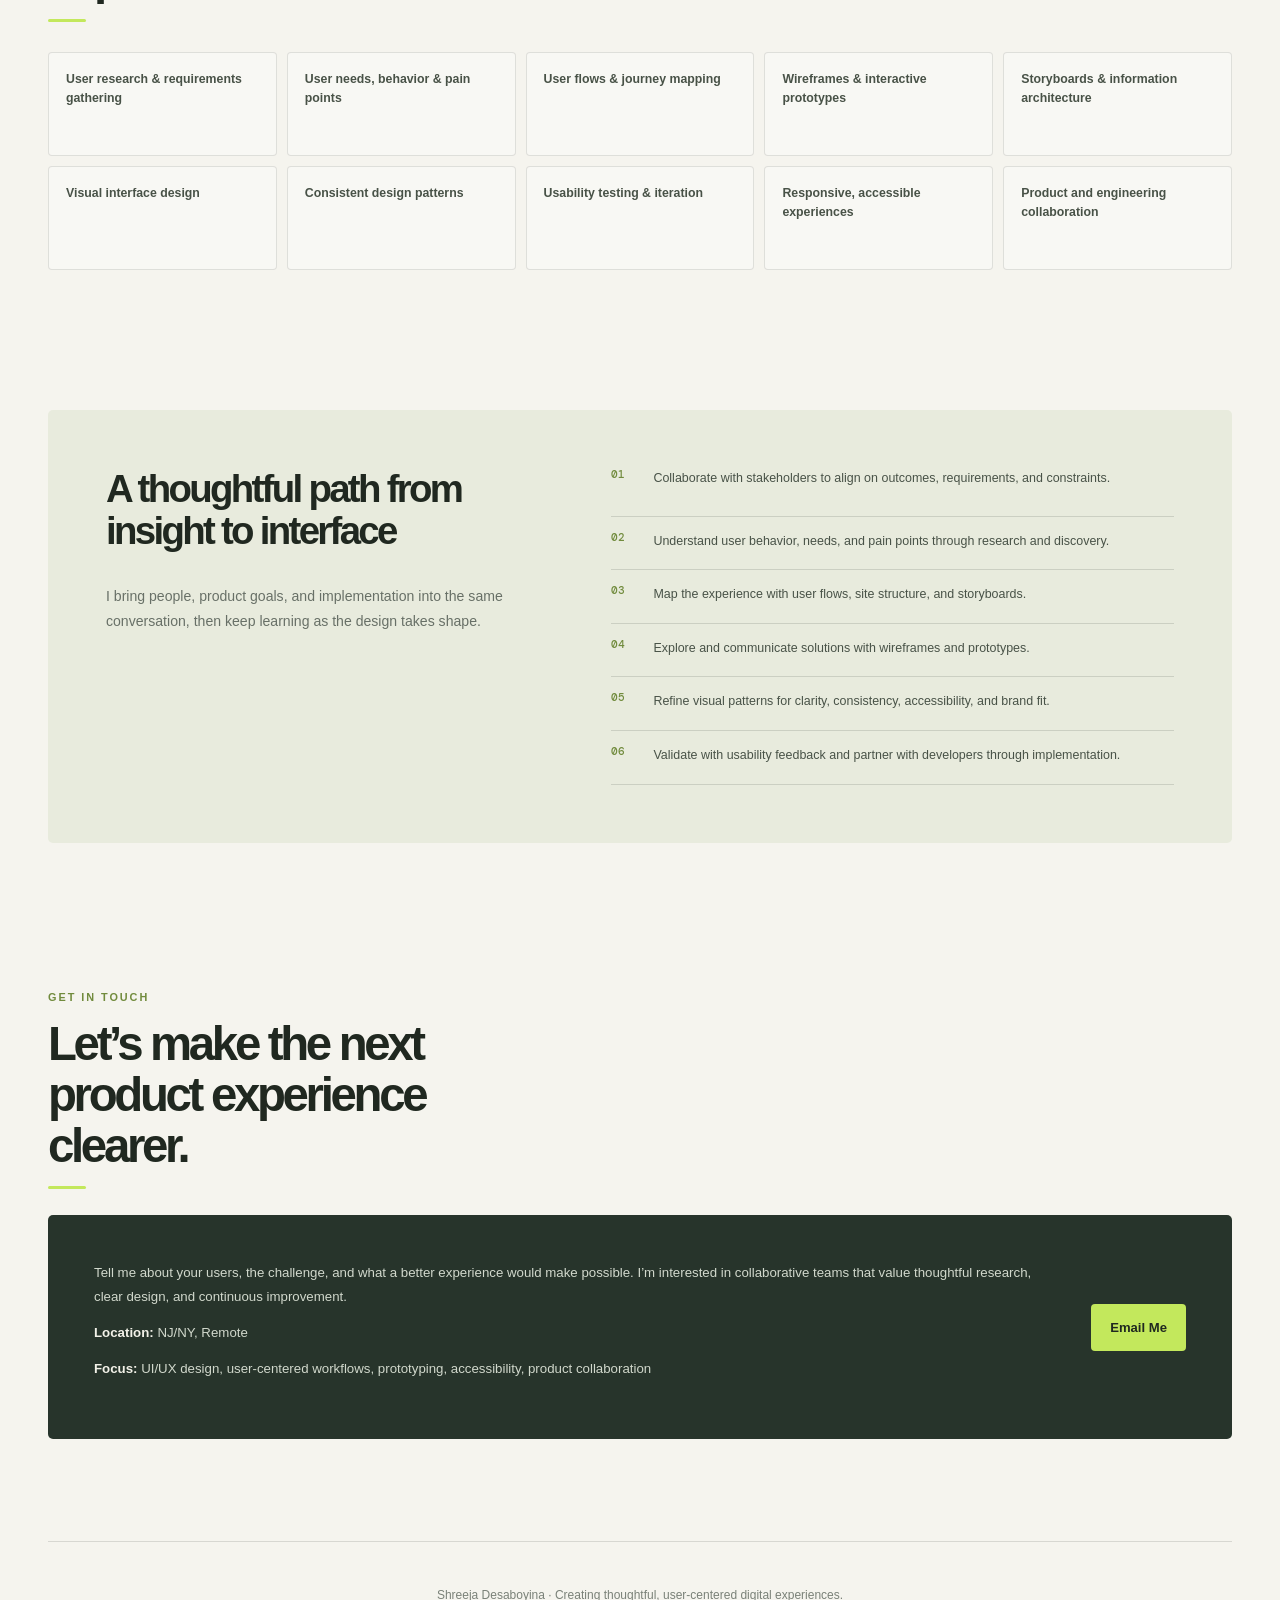
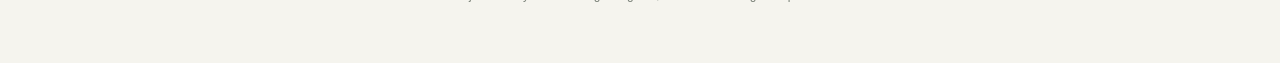
==== commit d236da8b: "Improve UX designer portfolio Co-authored-by: Copilot <223556219+Copilot@users.noreply.github.com>" ====
--- a/ui-ux-portfolio.html
+++ b/ui-ux-portfolio.html
@@ -9,8 +9,9 @@
   <link rel="preconnect" href="https://fonts.gstatic.com" crossorigin />
   <link href="https://fonts.googleapis.com/css2?family=DM+Mono:wght@400;500&family=Manrope:wght@400;500;600;700;800&display=swap" rel="stylesheet" />
   <link rel="stylesheet" href="styles.css" />
+  <link rel="stylesheet" href="ux-styles.css" />
 </head>
-<body>
+<body class="ux-portfolio">
   <a class="skip-link" href="#main-content">Skip to main content</a>
   <div class="page-shell">
     <header class="site-header">
@@ -47,18 +48,23 @@
           </div>
         </div>
         <div class="hero-panel">
-          <div class="terminal-card">
-            <div class="terminal-bar"><span></span><span></span><span></span><small>design / product-experience</small><b>•••</b></div>
-            <div class="terminal-body">
-              <p class="code-comment">// start with the person, then the product</p>
-              <p><span class="code-keyword">const</span> <span class="code-name">experience</span> = &#123;</p>
-              <p class="code-indent"><span class="code-key">listen</span>: <span class="code-string">'understand needs'</span>,</p>
-              <p class="code-indent"><span class="code-key">shape</span>: <span class="code-string">'clear user flows'</span>,</p>
-              <p class="code-indent"><span class="code-key">prototype</span>: <span class="code-bool">true</span>,</p>
-              <p class="code-indent"><span class="code-key">improve</span>: <span class="code-string">'learn from feedback'</span></p>
-              <p>&#125;;</p>
-              <div class="terminal-result"><span class="status-dot"></span><span>designed for real people</span><strong>UX</strong></div>
-            </div>
+          <div class="design-preview" role="img" aria-label="Illustration of a user-centered design process">
+            <div class="preview-topbar">
+              <span class="preview-indicator"></span>
+              <span>Experience map</span>
+              <span class="preview-version">PROJECT / 01</span>
+            </div>
+            <div class="preview-content">
+              <div class="preview-label">A clearer path forward</div>
+              <h2>Start with the<br>person, not the screen.</h2>
+              <div class="journey-map" aria-hidden="true">
+                <div class="journey-step"><span>01</span><i></i><b>Listen</b></div>
+                <div class="journey-step"><span>02</span><i></i><b>Explore</b></div>
+                <div class="journey-step"><span>03</span><i></i><b>Refine</b></div>
+              </div>
+              <div class="preview-note"><span>↗</span> Thoughtful by design</div>
+            </div>
+            <span class="preview-orbit" aria-hidden="true"></span>
           </div>
         </div>
       </section>
@@ -110,7 +116,7 @@
                 <div class="project-card-body">
                   <h3>Microsoft</h3>
                   <p class="company-role">Complex internal tools and AI-assisted workflows</p>
-                  <p class="card-hint">Tap card to flip</p>
+                  <p class="card-hint">Select to view project focus <span aria-hidden="true">↗</span></p>
                 </div>
               </div>
               <div class="project-card-face project-card-back">
@@ -130,7 +136,7 @@
                 <div class="project-card-body">
                   <h3>S&amp;P Global</h3>
                   <p class="company-role">Data-dense dashboards and decision tools</p>
-                  <p class="card-hint">Tap card to flip</p>
+                  <p class="card-hint">Select to view project focus <span aria-hidden="true">↗</span></p>
                 </div>
               </div>
               <div class="project-card-face project-card-back">
@@ -150,7 +156,7 @@
                 <div class="project-card-body">
                   <h3>UBS</h3>
                   <p class="company-role">High-trust financial service interfaces</p>
-                  <p class="card-hint">Tap card to flip</p>
+                  <p class="card-hint">Select to view project focus <span aria-hidden="true">↗</span></p>
                 </div>
               </div>
               <div class="project-card-face project-card-back">
@@ -170,7 +176,7 @@
                 <div class="project-card-body">
                   <h3>AT&amp;T</h3>
                   <p class="company-role">Real-time customer and service experiences</p>
-                  <p class="card-hint">Tap card to flip</p>
+                  <p class="card-hint">Select to view project focus <span aria-hidden="true">↗</span></p>
                 </div>
               </div>
               <div class="project-card-face project-card-back">
@@ -190,7 +196,7 @@
                 <div class="project-card-body">
                   <h3>American Water</h3>
                   <p class="company-role">Self-service portal and guided support</p>
-                  <p class="card-hint">Tap card to flip</p>
+                  <p class="card-hint">Select to view project focus <span aria-hidden="true">↗</span></p>
                 </div>
               </div>
               <div class="project-card-face project-card-back">
@@ -210,13 +216,73 @@
                 <div class="project-card-body">
                   <h3>Scholastic</h3>
                   <p class="company-role">Role-aware learning and analytics surfaces</p>
-                  <p class="card-hint">Tap card to flip</p>
+                  <p class="card-hint">Select to view project focus <span aria-hidden="true">↗</span></p>
                 </div>
               </div>
               <div class="project-card-face project-card-back">
                 <div class="project-card-body">
                   <h3>Scholastic</h3>
                   <p>Shape role-aware learning and analytics views that surface relevant information and clear next steps in approachable, responsive layouts.</p>
+                </div>
+              </div>
+            </div>
+          </article>
+          <article class="project-card" role="button" tabindex="0" aria-expanded="false">
+            <div class="project-card-inner">
+              <div class="project-card-face project-card-front">
+                <div class="company-logo logo-impax" aria-hidden="true">
+                  <img src="logos/impax.png" alt="Impax logo" loading="lazy">
+                </div>
+                <div class="project-card-body">
+                  <h3>Impax Laboratory</h3>
+                  <p class="company-role">Pharmaceutical research and lab workflows</p>
+                  <p class="card-hint">Select to view project focus <span aria-hidden="true">↗</span></p>
+                </div>
+              </div>
+              <div class="project-card-face project-card-back">
+                <div class="project-card-body">
+                  <h3>Impax Laboratory</h3>
+                  <p>Make complex research and laboratory workflows easier to follow with clear information hierarchy, careful data presentation, and accessible task flows.</p>
+                </div>
+              </div>
+            </div>
+          </article>
+          <article class="project-card" role="button" tabindex="0" aria-expanded="false">
+            <div class="project-card-inner">
+              <div class="project-card-face project-card-front">
+                <div class="company-logo logo-arcelor" aria-hidden="true">
+                  <img src="logos/arcelor-mittal.png" alt="ArcelorMittal logo" loading="lazy">
+                </div>
+                <div class="project-card-body">
+                  <h3>Arcelor Mittal</h3>
+                  <p class="company-role">Information-rich industrial experiences</p>
+                  <p class="card-hint">Select to view project focus <span aria-hidden="true">↗</span></p>
+                </div>
+              </div>
+              <div class="project-card-face project-card-back">
+                <div class="project-card-body">
+                  <h3>Arcelor Mittal</h3>
+                  <p>Bring clarity to complex industrial workflows with readable operational information, clear status cues, and straightforward paths through tasks.</p>
+                </div>
+              </div>
+            </div>
+          </article>
+          <article class="project-card" role="button" tabindex="0" aria-expanded="false">
+            <div class="project-card-inner">
+              <div class="project-card-face project-card-front">
+                <div class="company-logo logo-amedha" aria-hidden="true">
+                  <img src="logos/amedha-info-systems.png" alt="Amedha Infotech logo" loading="lazy">
+                </div>
+                <div class="project-card-body">
+                  <h3>Amedha Info Systems</h3>
+                  <p class="company-role">Software services and business applications</p>
+                  <p class="card-hint">Select to view project focus <span aria-hidden="true">↗</span></p>
+                </div>
+              </div>
+              <div class="project-card-face project-card-back">
+                <div class="project-card-body">
+                  <h3>Amedha Info Systems</h3>
+                  <p>Make software tools easier to use through intuitive product flows, consistent interface patterns, and helpful guidance for everyday tasks.</p>
                 </div>
               </div>
             </div>
--- a/ux-styles.css
+++ b/ux-styles.css
@@ -0,0 +1,846 @@
+.ux-portfolio {
+  color-scheme: light;
+  color: #202820;
+  background: #f5f4ee;
+  font-family: 'Manrope', sans-serif;
+}
+
+.ux-portfolio body {
+  background: #f5f4ee;
+}
+
+.ux-portfolio::before,
+.ux-portfolio::after {
+  display: none;
+}
+
+.ux-portfolio .page-shell {
+  max-width: 1280px;
+  padding: 16px 48px 30px;
+}
+
+.ux-portfolio .site-header {
+  padding: 14px 0;
+  background: rgba(245, 244, 238, 0.94);
+  border-bottom-color: rgba(32, 40, 32, 0.12);
+  backdrop-filter: blur(16px);
+}
+
+.ux-portfolio .site-header.sticky {
+  box-shadow: 0 12px 32px rgba(32, 40, 32, 0.08);
+}
+
+.ux-portfolio .brand {
+  padding: 8px 0;
+  color: #202820;
+  background: transparent;
+  font-size: 1rem;
+  letter-spacing: -0.05em;
+}
+
+.ux-portfolio .brand::before {
+  content: '';
+  width: 10px;
+  height: 10px;
+  margin-right: 10px;
+  border-radius: 50%;
+  background: #c3e85c;
+}
+
+.ux-portfolio .brand:hover,
+.ux-portfolio .brand:focus-visible {
+  background: transparent;
+  color: #536d2a;
+}
+
+.ux-portfolio .nav-links {
+  gap: clamp(18px, 2.5vw, 36px);
+}
+
+.ux-portfolio .nav-links a {
+  color: #586157;
+  font-size: 0.84rem;
+  font-weight: 700;
+}
+
+.ux-portfolio .nav-links a::after {
+  background: #79943b;
+}
+
+.ux-portfolio .nav-links a:hover,
+.ux-portfolio .nav-links a:focus-visible {
+  color: #202820;
+}
+
+.ux-portfolio .header-cta {
+  padding: 10px 17px;
+  border-color: #202820;
+  color: #202820;
+  font-size: 0.82rem;
+}
+
+.ux-portfolio .header-cta:hover,
+.ux-portfolio .header-cta:focus-visible {
+  color: #fff;
+  background: #202820;
+}
+
+.ux-portfolio .hero {
+  grid-template-columns: minmax(0, 1.08fr) minmax(340px, 0.92fr);
+  gap: clamp(36px, 7vw, 92px);
+  min-height: 610px;
+  padding: 76px 0 88px;
+}
+
+.ux-portfolio .hero::before {
+  display: none;
+}
+
+.ux-portfolio .eyebrow {
+  display: flex;
+  align-items: center;
+  gap: 10px;
+  color: #65704f;
+  font-size: 0.7rem;
+  font-weight: 800;
+  letter-spacing: 0.16em;
+}
+
+.ux-portfolio .status-dot {
+  display: inline-block;
+  width: 8px;
+  height: 8px;
+  border-radius: 50%;
+  background: #8ca94a;
+  box-shadow: 0 0 0 4px rgba(140, 169, 74, 0.15);
+}
+
+.ux-portfolio .hero h1 {
+  max-width: 11ch;
+  color: #202820;
+  font-size: clamp(3.35rem, 6.3vw, 5.7rem);
+  font-weight: 600;
+  letter-spacing: -0.075em;
+  line-height: 0.99;
+}
+
+.ux-portfolio .hero h1 em {
+  color: #718b3d;
+  font-family: Georgia, serif;
+  font-weight: 400;
+}
+
+.ux-portfolio .hero-text {
+  max-width: 36rem;
+  margin: 24px 0;
+  color: #687067;
+  font-size: 1rem;
+  line-height: 1.85;
+}
+
+.ux-portfolio .hero-highlights {
+  gap: 8px;
+  margin-bottom: 28px;
+}
+
+.ux-portfolio .hero-highlights span {
+  padding: 8px 12px;
+  border: 1px solid rgba(32, 40, 32, 0.12);
+  border-radius: 4px;
+  background: transparent;
+  color: #586157;
+  font-size: 0.76rem;
+  font-weight: 700;
+}
+
+.ux-portfolio .hero-actions {
+  align-items: center;
+  gap: 14px;
+}
+
+.ux-portfolio .button {
+  padding: 13px 19px;
+  border-radius: 4px;
+  font-size: 0.82rem;
+}
+
+.ux-portfolio .button-primary {
+  color: #202820;
+  background: #c3e85c;
+  box-shadow: none;
+}
+
+.ux-portfolio .button-primary:hover,
+.ux-portfolio .button-primary:focus-visible {
+  background: #b4dc48;
+  box-shadow: 0 10px 24px rgba(85, 110, 39, 0.16);
+}
+
+.ux-portfolio .button-quiet {
+  color: #586157;
+}
+
+.ux-portfolio .hero-panel {
+  justify-content: center;
+  min-height: 0;
+}
+
+.ux-portfolio .design-preview {
+  position: relative;
+  width: min(100%, 450px);
+  min-height: 420px;
+  overflow: hidden;
+  border-radius: 8px;
+  color: #f2f1e8;
+  background: #27342b;
+  box-shadow: 20px 20px 0 #dce5c9;
+}
+
+.ux-portfolio .preview-topbar {
+  position: relative;
+  z-index: 1;
+  display: flex;
+  align-items: center;
+  gap: 10px;
+  padding: 17px 22px;
+  border-bottom: 1px solid rgba(245, 244, 238, 0.13);
+  color: #d3ddc8;
+  font-size: 0.7rem;
+  font-weight: 700;
+  letter-spacing: 0.04em;
+}
+
+.ux-portfolio .preview-indicator {
+  width: 7px;
+  height: 7px;
+  border-radius: 50%;
+  background: #c3e85c;
+}
+
+.ux-portfolio .preview-version {
+  margin-left: auto;
+  color: #94a18d;
+  font-size: 0.58rem;
+  letter-spacing: 0.12em;
+}
+
+.ux-portfolio .preview-content {
+  position: relative;
+  z-index: 1;
+  padding: 42px 34px 30px;
+}
+
+.ux-portfolio .preview-label {
+  color: #c3e85c;
+  font-size: 0.62rem;
+  font-weight: 800;
+  letter-spacing: 0.14em;
+  text-transform: uppercase;
+}
+
+.ux-portfolio .preview-content h2 {
+  margin: 13px 0 30px;
+  color: #f2f1e8;
+  font-size: clamp(1.7rem, 3vw, 2.35rem);
+  font-weight: 500;
+  letter-spacing: -0.06em;
+  line-height: 1.1;
+}
+
+.ux-portfolio .journey-map {
+  display: grid;
+  grid-template-columns: repeat(3, 1fr);
+  gap: 9px;
+}
+
+.ux-portfolio .journey-step {
+  position: relative;
+  display: grid;
+  gap: 13px;
+  min-height: 92px;
+  padding: 12px;
+  border: 1px solid rgba(245, 244, 238, 0.2);
+  background: rgba(245, 244, 238, 0.04);
+}
+
+.ux-portfolio .journey-step span {
+  color: #9faa91;
+  font: 500 0.62rem 'DM Mono', monospace;
+}
+
+.ux-portfolio .journey-step i {
+  position: absolute;
+  top: 39px;
+  left: 12px;
+  width: 24px;
+  height: 1px;
+  background: #c3e85c;
+}
+
+.ux-portfolio .journey-step b {
+  align-self: end;
+  color: #f2f1e8;
+  font-size: 0.72rem;
+}
+
+.ux-portfolio .preview-note {
+  display: flex;
+  align-items: center;
+  gap: 9px;
+  margin-top: 25px;
+  color: #afbaa5;
+  font-size: 0.7rem;
+}
+
+.ux-portfolio .preview-note span {
+  color: #c3e85c;
+}
+
+.ux-portfolio .preview-orbit {
+  position: absolute;
+  right: -78px;
+  bottom: -134px;
+  width: 280px;
+  height: 280px;
+  border: 1px solid rgba(195, 232, 92, 0.22);
+  border-radius: 50%;
+}
+
+.ux-portfolio .preview-orbit::before,
+.ux-portfolio .preview-orbit::after {
+  position: absolute;
+  border: 1px solid rgba(195, 232, 92, 0.16);
+  border-radius: 50%;
+  content: '';
+}
+
+.ux-portfolio .preview-orbit::before {
+  inset: 20px;
+}
+
+.ux-portfolio .preview-orbit::after {
+  inset: 42px;
+}
+
+.ux-portfolio .section {
+  padding: 70px 0;
+  scroll-margin-top: 92px;
+}
+
+.ux-portfolio .hero {
+  scroll-margin-top: 92px;
+}
+
+.ux-portfolio .section-heading span {
+  margin-bottom: 12px;
+  color: #718b3d;
+  font-size: 0.68rem;
+  font-weight: 800;
+  letter-spacing: 0.18em;
+}
+
+.ux-portfolio .section-heading h2 {
+  max-width: 18ch;
+  color: #202820;
+  font-size: clamp(2rem, 3.7vw, 3.3rem);
+  font-weight: 600;
+  letter-spacing: -0.07em;
+  line-height: 1.08;
+}
+
+.ux-portfolio .section-heading::after {
+  bottom: -18px;
+  width: 38px;
+  height: 3px;
+  background: #c3e85c;
+}
+
+.ux-portfolio .about-grid {
+  grid-template-columns: 1.1fr 0.9fr;
+  gap: clamp(36px, 8vw, 110px);
+  margin-top: 48px;
+}
+
+.ux-portfolio .about-grid p {
+  color: #687067;
+  font-size: 0.96rem;
+  line-height: 1.9;
+}
+
+.ux-portfolio .stats-panel {
+  gap: 0;
+  border-top: 1px solid rgba(32, 40, 32, 0.16);
+}
+
+.ux-portfolio .stats-panel div {
+  display: grid;
+  grid-template-columns: 0.78fr 1.22fr;
+  gap: 20px;
+  align-items: baseline;
+  padding: 20px 0;
+  border: 0;
+  border-bottom: 1px solid rgba(32, 40, 32, 0.16);
+  border-radius: 0;
+  background: transparent;
+  box-shadow: none;
+}
+
+.ux-portfolio .stats-panel span {
+  margin: 0;
+  color: #202820;
+  font-size: 0.87rem;
+  font-weight: 800;
+}
+
+.ux-portfolio .stats-panel p {
+  margin: 0;
+  color: #687067;
+  font-size: 0.78rem;
+  line-height: 1.65;
+}
+
+.ux-portfolio .project-grid {
+  grid-template-columns: repeat(3, minmax(0, 1fr));
+  gap: 18px;
+  margin-top: 48px;
+}
+
+.ux-portfolio .project-card {
+  min-height: 330px;
+  aspect-ratio: auto;
+  border-radius: 5px;
+}
+
+.ux-portfolio .project-card-inner {
+  border: 1px solid rgba(32, 40, 32, 0.1);
+  border-radius: 5px;
+  box-shadow: 0 8px 22px rgba(32, 40, 32, 0.04);
+}
+
+.ux-portfolio .project-card:hover .project-card-inner,
+.ux-portfolio .project-card:focus-visible .project-card-inner,
+.ux-portfolio .project-card.open .project-card-inner {
+  box-shadow: 0 18px 34px rgba(32, 40, 32, 0.13);
+}
+
+.ux-portfolio .project-card-face {
+  gap: 0;
+  padding: 24px;
+  border-radius: 5px;
+}
+
+.ux-portfolio .project-card-front {
+  grid-template-rows: 1fr auto;
+  background-color: #eeeee4;
+  background-image: radial-gradient(circle at 100% 0%, rgba(195, 232, 92, 0.3), transparent 46%);
+}
+
+.ux-portfolio .project-card:nth-child(2) .project-card-front {
+  background-color: #e8edf0;
+  background-image: radial-gradient(circle at 100% 0%, rgba(127, 173, 194, 0.3), transparent 46%);
+}
+
+.ux-portfolio .project-card:nth-child(3) .project-card-front {
+  background-color: #eee9e2;
+  background-image: radial-gradient(circle at 100% 0%, rgba(206, 164, 128, 0.27), transparent 46%);
+}
+
+.ux-portfolio .project-card:nth-child(4) .project-card-front {
+  background-color: #e9eee8;
+  background-image: radial-gradient(circle at 100% 0%, rgba(133, 177, 139, 0.28), transparent 46%);
+}
+
+.ux-portfolio .project-card:nth-child(5) .project-card-front {
+  background-color: #f0e9e5;
+  background-image: radial-gradient(circle at 100% 0%, rgba(220, 159, 143, 0.26), transparent 46%);
+}
+
+.ux-portfolio .project-card:nth-child(7) .project-card-front {
+  background-color: #eeece4;
+  background-image: radial-gradient(circle at 100% 0%, rgba(203, 185, 133, 0.3), transparent 46%);
+}
+
+.ux-portfolio .project-card:nth-child(8) .project-card-front {
+  background-color: #e9ebea;
+  background-image: radial-gradient(circle at 100% 0%, rgba(153, 170, 165, 0.3), transparent 46%);
+}
+
+.ux-portfolio .project-card:nth-child(9) .project-card-front {
+  background-color: #efebe8;
+  background-image: radial-gradient(circle at 100% 0%, rgba(195, 157, 145, 0.28), transparent 46%);
+}
+
+.ux-portfolio .project-card-front::before {
+  top: auto;
+  right: 24px;
+  bottom: 24px;
+  left: auto;
+  width: 36px;
+  height: 36px;
+  border: 1px solid rgba(32, 40, 32, 0.18);
+  border-radius: 50%;
+  background: transparent;
+  content: '↗';
+  color: #202820;
+  display: grid;
+  place-items: center;
+  font-size: 0.85rem;
+}
+
+.ux-portfolio .company-logo {
+  width: 58px;
+  height: 58px;
+  border-color: rgba(32, 40, 32, 0.08);
+  border-radius: 4px;
+  background: #fff;
+  box-shadow: 0 5px 16px rgba(32, 40, 32, 0.08);
+}
+
+.ux-portfolio .company-logo svg,
+.ux-portfolio .company-logo img {
+  width: 100%;
+  height: 100%;
+}
+
+.ux-portfolio .company-logo span {
+  color: #27342b;
+  font-size: 0.88rem;
+  font-weight: 800;
+  letter-spacing: -0.05em;
+}
+
+.ux-portfolio .project-card-front .project-card-body {
+  align-content: end;
+  gap: 8px;
+  padding-right: 34px;
+}
+
+.ux-portfolio .project-card-front h3,
+.ux-portfolio .project-card-back h3 {
+  color: #202820;
+  font-size: 1.25rem;
+  letter-spacing: -0.05em;
+}
+
+.ux-portfolio .company-role {
+  margin: 0;
+  color: #626c60;
+  font-size: 0.77rem;
+  line-height: 1.6;
+}
+
+.ux-portfolio .card-hint {
+  margin-top: 7px;
+  color: #718b3d;
+  font-size: 0.66rem;
+  font-weight: 800;
+}
+
+.ux-portfolio .project-card-back {
+  justify-content: center;
+  background: #27342b;
+  color: #f2f1e8;
+}
+
+.ux-portfolio .project-card-back h3 {
+  color: #d2ec91;
+}
+
+.ux-portfolio .project-card-back p {
+  margin-top: 14px;
+  color: #d1d8cc;
+  font-size: 0.83rem;
+  line-height: 1.8;
+}
+
+.ux-portfolio .skills-grid {
+  grid-template-columns: repeat(5, minmax(0, 1fr));
+  gap: 10px;
+  margin-top: 48px;
+}
+
+.ux-portfolio .skill-pill {
+  min-height: 104px;
+  padding: 17px;
+  border: 1px solid rgba(32, 40, 32, 0.12);
+  border-radius: 4px;
+  background: rgba(255, 255, 255, 0.35);
+  box-shadow: none;
+  color: #485247;
+  font-size: 0.77rem;
+  line-height: 1.6;
+}
+
+.ux-portfolio .approach-card {
+  grid-template-columns: 0.85fr 1.15fr;
+  gap: clamp(30px, 7vw, 90px);
+  margin-top: 0;
+  padding: clamp(28px, 5vw, 58px);
+  border: 0;
+  border-radius: 5px;
+  background: #e8ebdd;
+  box-shadow: none;
+}
+
+.ux-portfolio .approach-card h2 {
+  color: #202820;
+  font-size: clamp(1.8rem, 3vw, 2.6rem);
+  font-weight: 600;
+  letter-spacing: -0.07em;
+  line-height: 1.1;
+}
+
+.ux-portfolio .approach-card p {
+  color: #687067;
+  font-size: 0.88rem;
+  line-height: 1.8;
+}
+
+.ux-portfolio .approach-card ol {
+  padding: 0;
+  list-style: none;
+  counter-reset: process;
+}
+
+.ux-portfolio .approach-card li {
+  position: relative;
+  min-height: 49px;
+  margin: 0;
+  padding: 0 0 18px 42px;
+  border-bottom: 1px solid rgba(32, 40, 32, 0.14);
+  color: #485247;
+  counter-increment: process;
+  font-size: 0.78rem;
+  line-height: 1.65;
+}
+
+.ux-portfolio .approach-card li + li {
+  padding-top: 14px;
+}
+
+.ux-portfolio .approach-card li::before {
+  position: absolute;
+  top: 0;
+  left: 0;
+  color: #718b3d;
+  content: '0' counter(process);
+  font: 500 0.66rem 'DM Mono', monospace;
+}
+
+.ux-portfolio .approach-card li + li::before {
+  top: 14px;
+}
+
+.ux-portfolio .contact-panel {
+  grid-template-columns: minmax(0, 1.4fr) auto;
+  gap: 32px;
+  margin-top: 44px;
+  padding: clamp(26px, 4vw, 46px);
+  border: 0;
+  border-radius: 5px;
+  background: #27342b;
+  box-shadow: none;
+}
+
+.ux-portfolio .contact .section-heading h2 {
+  max-width: 15ch;
+}
+
+.ux-portfolio .contact-panel p {
+  color: #d1d8cc;
+  font-size: 0.83rem;
+  line-height: 1.8;
+}
+
+.ux-portfolio .contact-panel strong {
+  color: #f2f1e8;
+}
+
+.ux-portfolio .contact-panel .button {
+  white-space: nowrap;
+}
+
+.ux-portfolio .site-footer {
+  margin-top: 32px;
+  border-top-color: rgba(32, 40, 32, 0.14);
+  color: #7a8178;
+  font-size: 0.75rem;
+}
+
+.ux-portfolio a:focus-visible,
+.ux-portfolio .button:focus-visible,
+.ux-portfolio .project-card:focus-visible {
+  outline: 3px solid #79943b;
+  outline-offset: 4px;
+}
+
+@media (max-width: 900px) {
+  .ux-portfolio .page-shell {
+    padding-right: 28px;
+    padding-left: 28px;
+  }
+
+  .ux-portfolio .hero {
+    grid-template-columns: 1fr 0.85fr;
+    gap: 32px;
+    min-height: 0;
+    padding: 66px 0;
+  }
+
+  .ux-portfolio .project-grid {
+    grid-template-columns: repeat(2, minmax(0, 1fr));
+  }
+
+  .ux-portfolio .skills-grid {
+    grid-template-columns: repeat(3, minmax(0, 1fr));
+  }
+}
+
+@media (max-width: 680px) {
+  .ux-portfolio .page-shell {
+    padding: 10px 20px 24px;
+  }
+
+  .ux-portfolio .site-header {
+    min-height: 64px;
+  }
+
+  .ux-portfolio .nav-links {
+    align-items: stretch;
+    background: #f5f4ee;
+  }
+
+  .ux-portfolio .nav-links a {
+    color: #202820;
+  }
+
+  .ux-portfolio .nav-backdrop {
+    background: rgba(32, 40, 32, 0.3);
+  }
+
+  .ux-portfolio .menu-toggle span {
+    background: #202820;
+  }
+
+  .ux-portfolio .hero {
+    grid-template-columns: 1fr;
+    gap: 40px;
+    padding: 52px 0 66px;
+  }
+
+  .ux-portfolio .hero h1 {
+    max-width: 10ch;
+    font-size: clamp(3.2rem, 13vw, 5rem);
+  }
+
+  .ux-portfolio .hero-actions {
+    justify-content: flex-start;
+  }
+
+  .ux-portfolio .hero-actions .button {
+    width: auto;
+  }
+
+  .ux-portfolio .design-preview {
+    min-height: 370px;
+    box-shadow: 12px 12px 0 #dce5c9;
+  }
+
+  .ux-portfolio .preview-content {
+    padding: 34px 24px 24px;
+  }
+
+  .ux-portfolio .section {
+    padding: 54px 0;
+  }
+
+  .ux-portfolio .about-grid,
+  .ux-portfolio .approach-card,
+  .ux-portfolio .contact-panel {
+    grid-template-columns: 1fr;
+  }
+
+  .ux-portfolio .about-grid {
+    gap: 24px;
+    margin-top: 40px;
+  }
+
+  .ux-portfolio .project-grid {
+    gap: 14px;
+  }
+
+  .ux-portfolio .project-card {
+    min-height: 300px;
+  }
+
+  .ux-portfolio .skills-grid {
+    grid-template-columns: repeat(2, minmax(0, 1fr));
+  }
+
+  .ux-portfolio .contact-panel {
+    align-items: start;
+  }
+}
+
+@media (max-width: 460px) {
+  .ux-portfolio .hero-highlights {
+    gap: 6px;
+  }
+
+  .ux-portfolio .hero-highlights span {
+    font-size: 0.67rem;
+  }
+
+  .ux-portfolio .hero-actions {
+    align-items: stretch;
+    flex-direction: column;
+  }
+
+  .ux-portfolio .hero-actions .button {
+    width: 100%;
+  }
+
+  .ux-portfolio .journey-map {
+    gap: 6px;
+  }
+
+  .ux-portfolio .journey-step {
+    padding: 9px;
+  }
+
+  .ux-portfolio .journey-step i {
+    left: 9px;
+  }
+
+  .ux-portfolio .journey-step b {
+    font-size: 0.65rem;
+  }
+
+  .ux-portfolio .project-grid,
+  .ux-portfolio .skills-grid {
+    grid-template-columns: 1fr;
+  }
+
+  .ux-portfolio .project-card {
+    min-height: 290px;
+  }
+
+  .ux-portfolio .skill-pill {
+    min-height: 0;
+  }
+}
+
+@media (prefers-reduced-motion: reduce) {
+  html {
+    scroll-behavior: auto;
+  }
+
+  .ux-portfolio *,
+  .ux-portfolio *::before,
+  .ux-portfolio *::after {
+    scroll-behavior: auto !important;
+    animation-duration: 0.01ms !important;
+    animation-iteration-count: 1 !important;
+    transition-duration: 0.01ms !important;
+  }
+}
